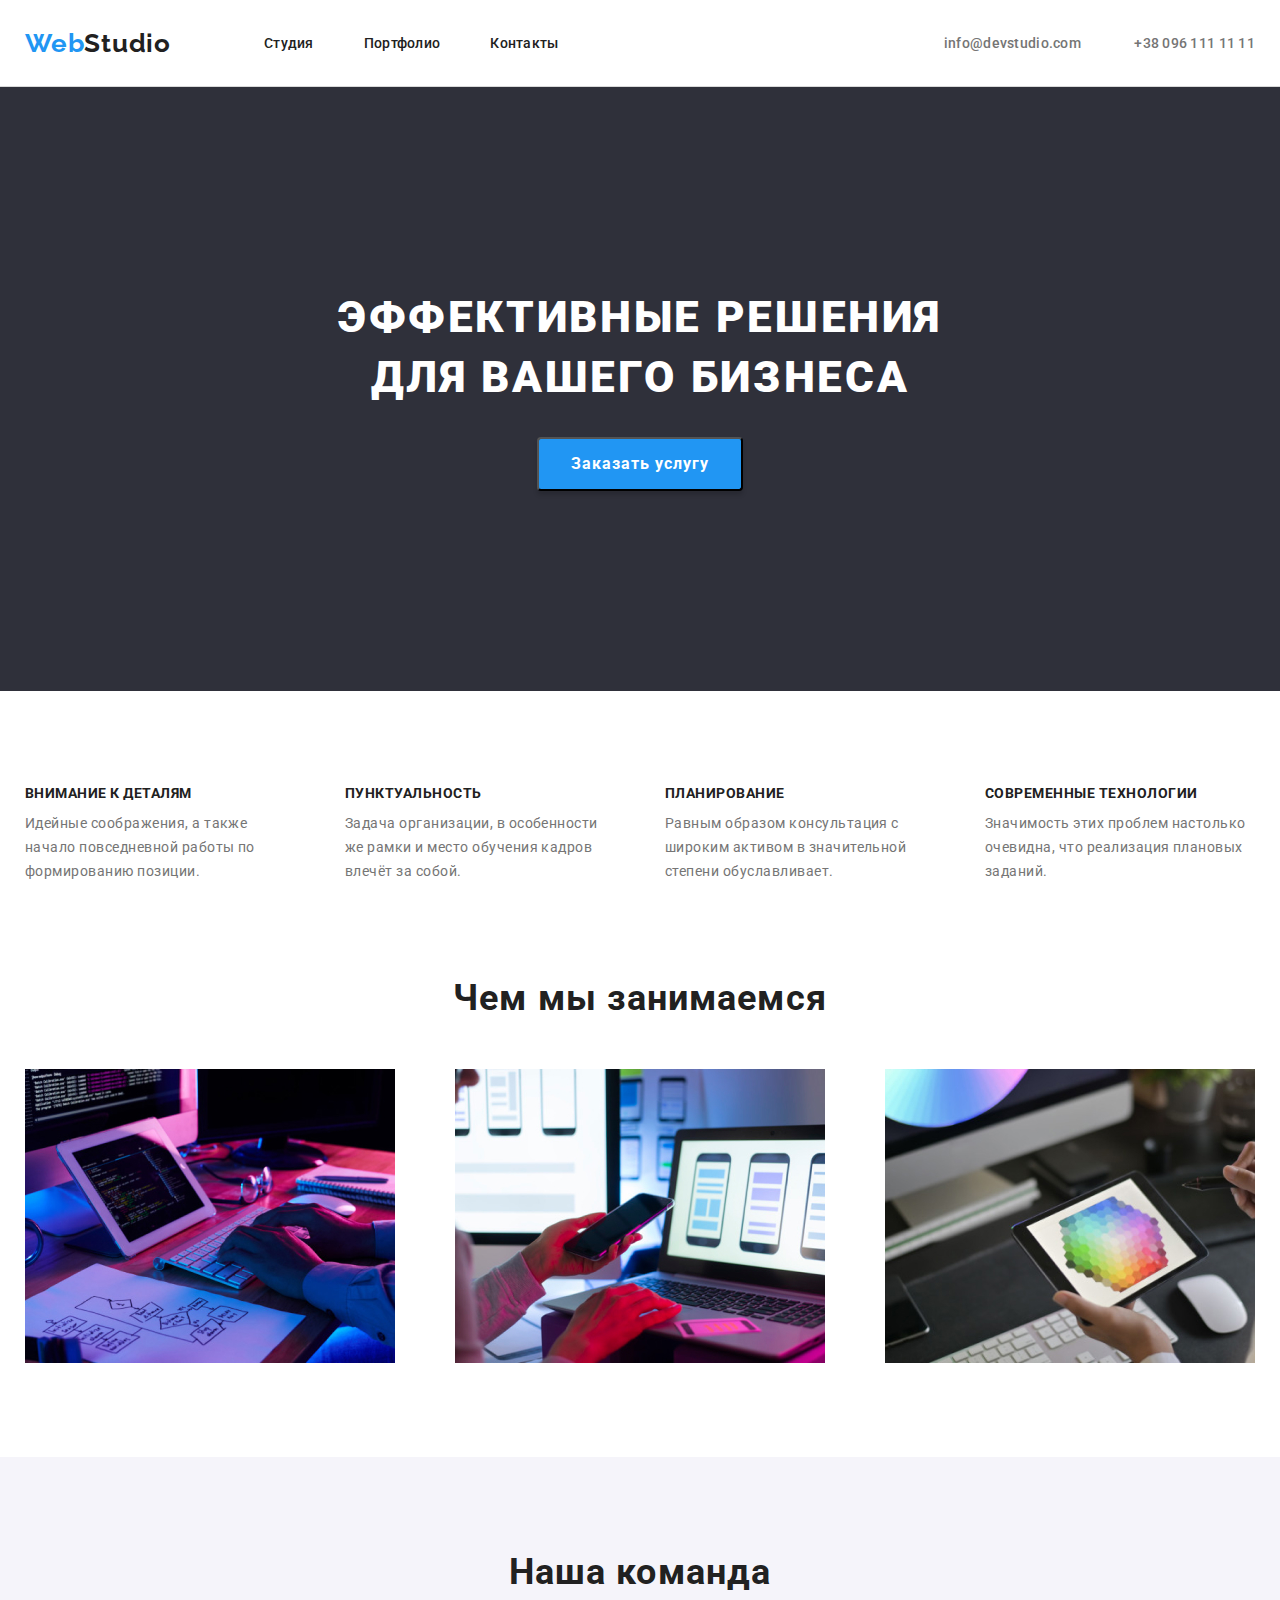
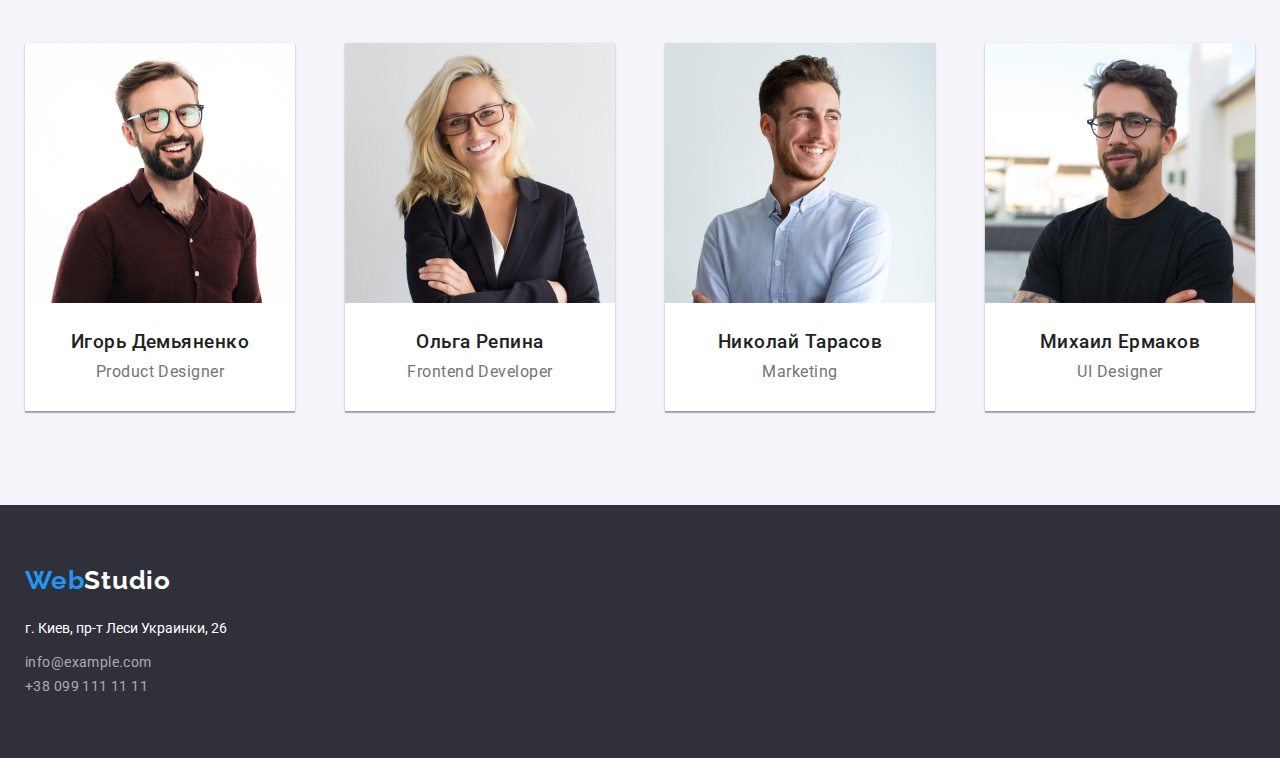
==== index.html @ 4e3ecc45 "title hero" ====
<!DOCTYPE html>
<html lang="ru">
  
<head>
    <meta charset="utf-8">
    <meta name="description" content="Создание сайтов для любого бизнеса">
    <title>Web Studio (Version 2.0)</title>
    <link href="https://fonts.googleapis.com/css2?family=Raleway:wght@700&family=Roboto:wght@400;500;700;900&display=swap" rel="stylesheet">
    <link rel="stylesheet" href="https://cdnjs.cloudflare.com/ajax/libs/modern-normalize/1.0.0/modern-normalize.min.css">
    <link rel="stylesheet" href="./css/styles.css">
</head>
  
  <body>
    <header class="page-head">
      <div class="container header-menu">
        <nav class="main-nav">
          <a href="index.html" class="logo"><span class="part-logo-web">Web</span>Studio</a>
      
          <ul class="site-nav">
            <li class="item"><a href="./index.html" class="site-nav-link">Студия</a></li>
            <li class="item"><a href="./portfolio.html" class="site-nav-link">Портфолио</a></li>
            <li class="item"><a href="#contacts" class="site-nav-link">Контакты</a></li>
          </ul>
        </nav>

        <address class="header-address-container">
          <a href="mailto:info@devstudio.com" class="header-address-link address-link">info@devstudio.com</a>
          <a href="tel:+380961111111" class="header-address-link address-link">+38 096 111 11 11</a>
        </address>
      </div>
    </header>
    
    <main>
      <section class="page-hero">
          <h1 class="title-hero">Эффективные решения для вашего бизнеса</h1>
          <button type="button" class="button-order-service">Заказать услугу</button>
      </section>
      
      <section class="features-container">
        <div class="container">
        <!--Заголовок скроется при стилизации-->
          <h2 class="title-features">Особенности</h2>
            <ul>
              <li>
                <h3 class="title-paragraph-features">Внимание к деталям</h3>
                <p class="text-paragraph-features">Идейные соображения, а также начало повседневной работы по формированию позиции.</p>
              </li>
          
              <li>
                <h3 class="title-paragraph-features">Пунктуальность</h3>
                <p class="text-paragraph-features">Задача организации, в особенности же рамки и место обучения кадров влечёт за собой.</p>
              </li>

              <li>
                <h3 class="title-paragraph-features">Планирование</h3>
                <p class="text-paragraph-features">Равным образом консультация с широким активом в значительной степени обуславливает.</p>
              </li>

              <li>
                <h3 class="title-paragraph-features">Современные технологии</h3>
                <p class="text-paragraph-features">Значимость этих проблем настолько очевидна, что реализация плановых заданий.</p>
              </li>
          </ul>
        </div>
      </section>
      
      <section class="services-container">
        <div class="container">
          <h2 class="section-titles">Чем мы занимаемся</h2>
          <ul>
            <li>
              <img src="images/coding.jpg" alt="Набор кода" width="370">
            </li>

            <li>
              <img src="images/adaptivesite.jpg" alt="Адаптация сайта к разным устройствам" width="370">
            </li>

            <li>
              <img src="images/design.jpg" alt="Дизайн" width="370">
            </li>
          </ul>
        </div>
      </section>
      
      <section class="team-container">
        <div class="container">
          <h2 class="section-titles">Наша команда</h2>
          <ul>
            <li class="employee-card">
              <img src="images/IgorDemyanenko.jpg" alt="Игорь Демьяненко" width="270">
              <div class="employee-card-description">
                <h3 class="title-employee-card">Игорь Демьяненко</h3>
                <p lang="en" class="employee-position">Product Designer</p>
              </div>
            </li>

            <li class="employee-card">
              <img src="images/OlgaRepina.jpg" alt="Ольга Репина" width="270">
              <div class="employee-card-description">
                <h3 class="title-employee-card">Ольга Репина</h3>
                <p lang="en" class="employee-position">Frontend Developer</p>
             </div>
            </li>

            <li class="employee-card">
              <img src="images/NikolayTarasov.jpg" alt="Николай Тарасов" width="270">
              <div class="employee-card-description">
                <h3 class="title-employee-card">Николай Тарасов</h3>
                <p lang="en" class="employee-position">Marketing</p>
              </div>
            </li>

            <li class="employee-card">
              <img src="images/MihailErmakov.jpg" alt="Михаил Ермаков" width="270">
              <div class="employee-card-description">
                <h3 class="title-employee-card">Михаил Ермаков</h3>
                <p lang="en" class="employee-position">UI Designer</p>
              </div>
            </li>
          </ul>
        </div>
      </section>
    </main>
   
    <footer class="footer-container">
      <div class="container">
        <a href="index.html" class="logo logo-footer"><span class="part-logo-web">Web</span>Studio</a>
      
        <div id="contacts">
          <address class="post-address">г. Киев, пр-т Леси Украинки, 26</address>
          <address class="footer-address-container">
            <a href="mailto:info@example.com" class="footer-address-link address-link">info@example.com<br></a>
            <a href="tel:+380991111111" class="footer-address-link address-link">+38 099 111 11 11</a>
          </address>
        </div>
      </div>
    </footer>
  </body>
</html>
---- css/styles.css ----
ul {
  list-style-type: none; /* Убираем маркеры */
  margin: 0px;
  padding: 0px;
}

a {
  text-decoration: none;
}

img {
  display: block;
}

.container {
  width: 1230px;
  margin-left: auto;
  margin-right: auto;
}

.features-container ul,
.services-container ul,
.team-container ul {
  display: flex;
  justify-content: space-between;
}

.page-head {
  padding-top: 25px;
  padding-bottom: 25px;
  background: #ffffff;
  border-bottom: 1px solid rgba(0, 0, 0, 0.15);
}

.logo {
  margin-right: 93px;
  font-family: Raleway, sans-serif;
  font-style: normal;
  font-weight: bold;
  font-size: 26px;
  line-height: 31px;
  letter-spacing: 0.03em;
  color: #212121;
}

.part-logo-web {
  color: #2196f3;
}

.site-nav {
  display: flex;
  margin-right: 331px;
  font-family: "Roboto", sans-serif;
  font-style: normal;
  font-weight: 500;
  font-size: 14px;
  line-height: 16px;
  letter-spacing: 0.02em;
}

.site-nav .item:not(:last-child) {
  margin-right: 50px;
}

.site-nav-link {
  display: block;
  color: #212121;
  padding-top: 10px;
  padding-bottom: 10px;
}

.header-address-container {
  margin-left: auto;
  font-family: "Roboto", sans-serif;
  font-style: normal;
  font-weight: 500;
  font-size: 14px;
  line-height: 16px;
  letter-spacing: 0.02em;
}

.header-address-link {
  color: #757575;
}

.header-address-link:not(:last-child) {
  margin-right: 50px;
}

.header-menu,
.main-nav {
  display: flex;
  align-items: center;
}

.page-hero {
  padding-top: 200px;
  padding-bottom: 200px;
  font-family: "Roboto", sans-serif;
  font-style: normal;
  text-align: center;
  background: #2f303a;
}

.title-hero {
  font-weight: 900;
  font-size: 44px;
  line-height: 60px;
  text-transform: uppercase;
  color: #ffffff;
  letter-spacing: 0.06em;
  margin-top: 0px;
  margin-bottom: 30px;
  width: 696px;
  margin-left: auto;
  margin-right: auto;
}

.button-order-service {
  background-color: #2196f3;
  box-shadow: 0px 4px 4px rgba(0, 0, 0, 0.15);
  font-weight: bold;
  font-size: 16px;
  line-height: 30px;
  display: flex;
  text-align: center;
  border-radius: 4px;
  letter-spacing: 0.06em;
  color: #ffffff;
  min-width: 200px;
  min-height: 50px;
  padding: 10px 32px;
  margin-left: auto;
  margin-right: auto;
}

.features-container {
  background: #ffffff;
  font-family: "Roboto", sans-serif;
  font-style: normal;
  letter-spacing: 0.03em;
  padding: 94px 0px;
}

.title-features {
  display: none;
}

.title-paragraph-features {
  text-transform: uppercase;
  font-weight: bold;
  font-size: 14px;
  line-height: 16px;
  color: #212121;
  margin-top: 0px;
  margin-bottom: 10px;
}

.text-paragraph-features {
  font-weight: normal;
  font-size: 14px;
  line-height: 24px;
  color: #757575;
  margin-top: 0px;
  margin-bottom: 0px;
  width: 270px;
}

.services-container {
  background: #ffffff;
  padding-bottom: 94px;
}

.section-titles {
  font-family: "Roboto", sans-serif;
  font-style: normal;
  font-weight: bold;
  font-size: 36px;
  line-height: 42px;
  text-align: center;
  letter-spacing: 0.03em;
  color: #212121;
  margin-top: 0px;
  margin-bottom: 50px;
}

.team-container {
  background: #f5f4fa;
  padding: 94px 0px;
}

.employee-card {
  background: #ffffff;
  box-shadow: 0px 1px 3px rgba(0, 0, 0, 0.12), 0px 1px 1px rgba(0, 0, 0, 0.14),
    0px 2px 1px rgba(0, 0, 0, 0.2);
  font-family: "Roboto", sans-serif;
  font-style: normal;
  font-size: 16px;
  line-height: 19px;
  text-align: center;
  letter-spacing: 0.03em;
  width: 270px;
}

.employee-card-description {
  padding: 30px 15px;
}

.title-employee-card {
  font-weight: 500;
  color: #212121;
  margin-top: 0px;
  margin-bottom: 10px;
}

.employee-position {
  font-weight: normal;
  color: #757575;
  margin-top: 0px;
  margin-bottom: 0px;
}

.footer-container {
  background: #2f303a;
  padding-top: 60px;
  padding-bottom: 60px;
}

.logo-footer {
  color: #ffffff;
}

.post-address {
  color: #ffffff;
  font-size: 14px;
  line-height: 24px;
  font-family: "Roboto", sans-serif;
  font-style: normal;
  margin-bottom: 10px;
  margin-top: 20px;
}

.footer-address-container {
  font-family: "Roboto", sans-serif;
  font-weight: normal;
  font-style: normal;
  font-size: 14px;
  line-height: 24px;
  letter-spacing: 0.03em;
}

.footer-address-link {
  color: rgba(255, 255, 255, 0.6);
  inline-size: 10px;
}

.portfolio-page {
  padding-top: 94px;
  padding-bottom: 94px;
  background: #ffffff;
  font-family: "Roboto", sans-serif;
  font-style: normal;
}

.nav-projects {
  display: flex;
  justify-content: center;
  margin-bottom: 50px;
}

.nav-projects > li:not(:last-child) {
  margin-right: 8px;
}

.button-nav-projects {
  padding: 6px 22px;
  background: #f5f4fa;
  border-color: #f5f4fa;
  font-family: "Roboto", sans-serif;
  font-style: normal;
  font-weight: 500;
  font-size: 16px;
  line-height: 26px;
  text-align: center;
  letter-spacing: 0.03em;
  color: #212121;
  border-radius: 4px;
}

.projects-cards-container {
  display: flex;
  flex-wrap: wrap;
  margin-right: -30px;
  margin-bottom: -30px;
}

.project-card {
  margin-right: 30px;
  margin-bottom: 30px;
  flex-basis: calc((100% - 3 * 30px) / 3);
  align-content: stretch;
  background: #ffffff;
  border: 1px solid #eeeeee;
  box-sizing: border-box;
  width: 370px;
}

.project-card img {
  width: 100%;
  height: auto;
}

.project-card-description {
  padding: 20px 25px;
}

.title-project {
  font-weight: bold;
  font-size: 18px;
  line-height: 36px;
  letter-spacing: 0.06em;
  color: #212121;
  margin-top: 0px;
  margin-bottom: 5px;
}

.project-type {
  font-weight: normal;
  font-size: 16px;
  line-height: 30px;
  letter-spacing: 0.03em;
  color: #757575;
  margin: 0px;
}

/*Псевдоклассы*/

.logo:focus {
  outline-color: #2196f3;
}

.site-nav-link:hover,
.site-nav-link:focus {
  color: #2196f3;
  outline-color: #2196f3;
}

.address-link:hover,
.address-link:focus {
  color: #2196f3;
  outline-color: #2196f3;
}

.button-order-service:hover,
.button-order-service:focus {
  background-color: #ffffff;
  color: #2196f3;
  box-shadow: 0px 3px 1px rgba(0, 0, 0, 0.1), 0px 1px 2px rgba(0, 0, 0, 0.08),
    0px 2px 2px rgba(0, 0, 0, 0.12);
  outline-color: #2196f3;
}

.button-nav-projects:hover,
.button-nav-projects:focus {
  background: #2196f3;
  box-shadow: 0px 3px 1px rgba(0, 0, 0, 0.1), 0px 1px 2px rgba(0, 0, 0, 0.08),
    0px 2px 2px rgba(0, 0, 0, 0.12);
  color: #ffffff;
  border-radius: 4px;
  outline-color: #ffffff;
}
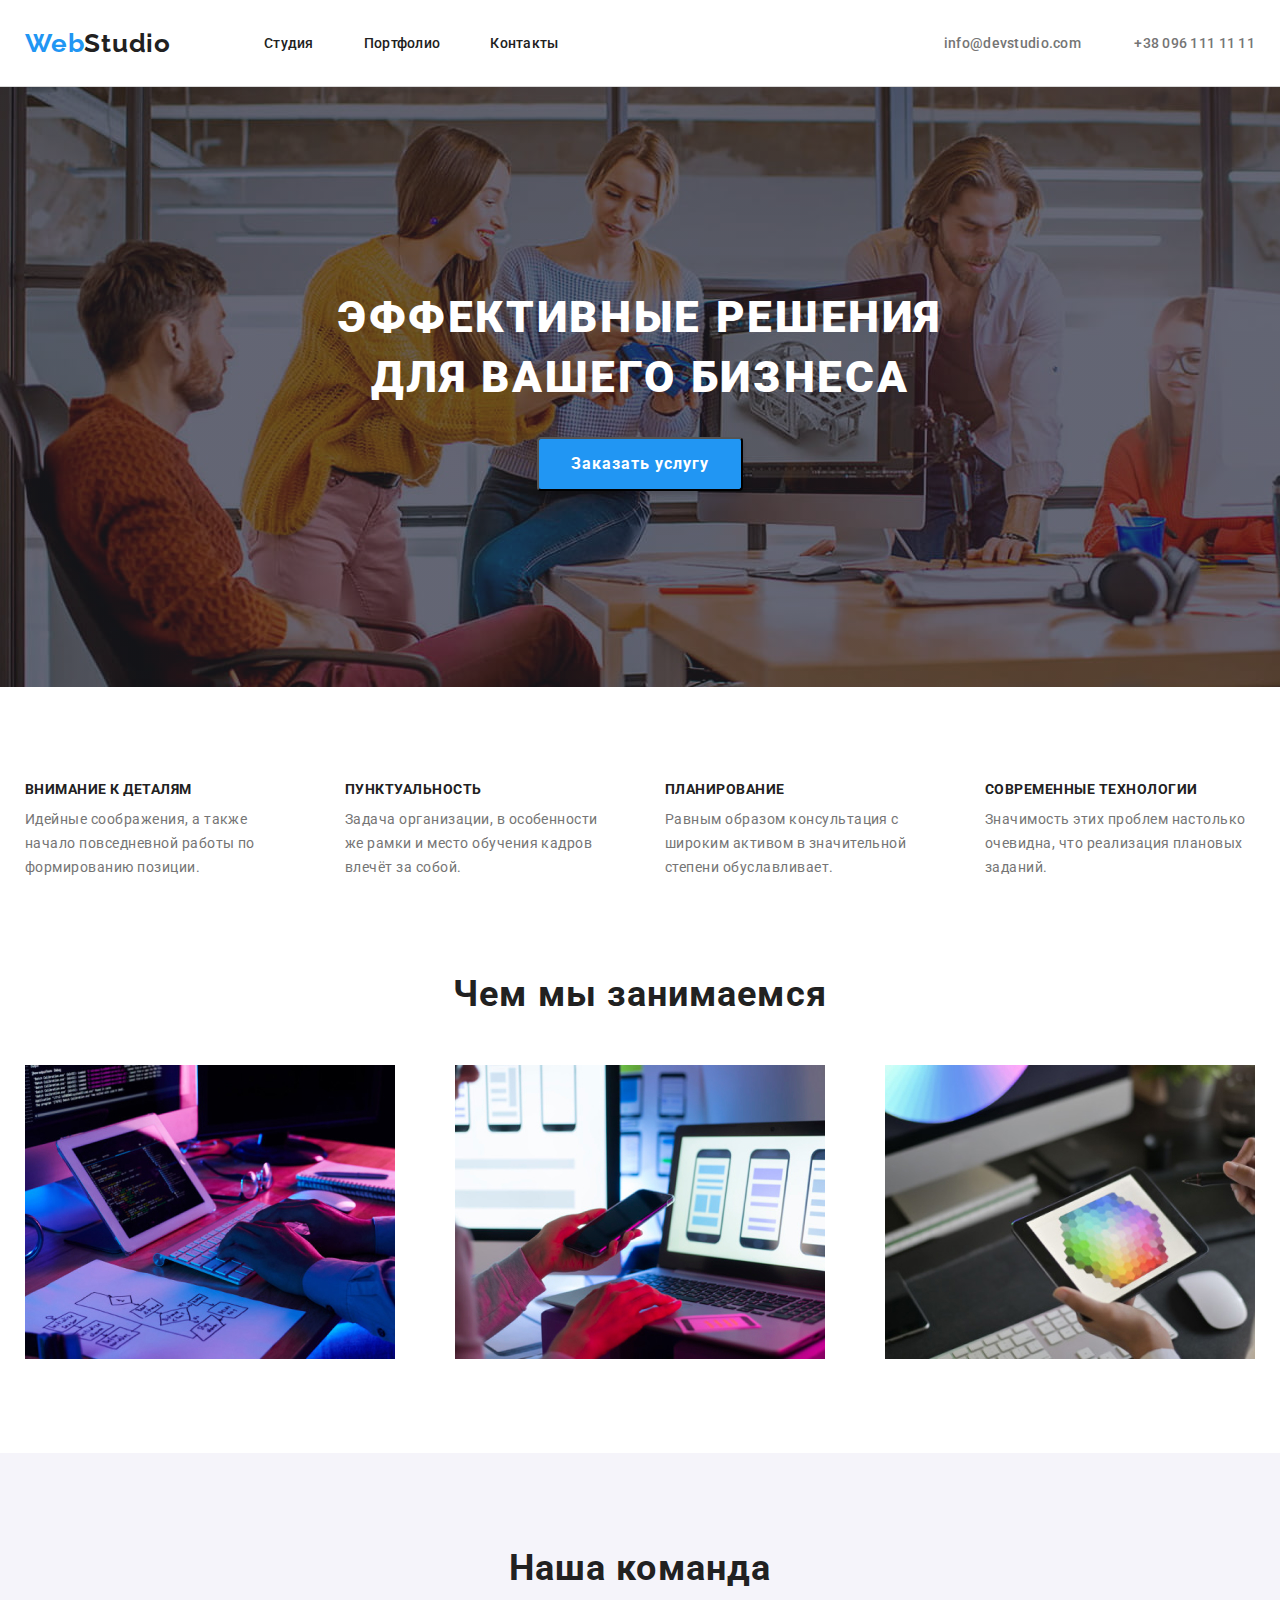
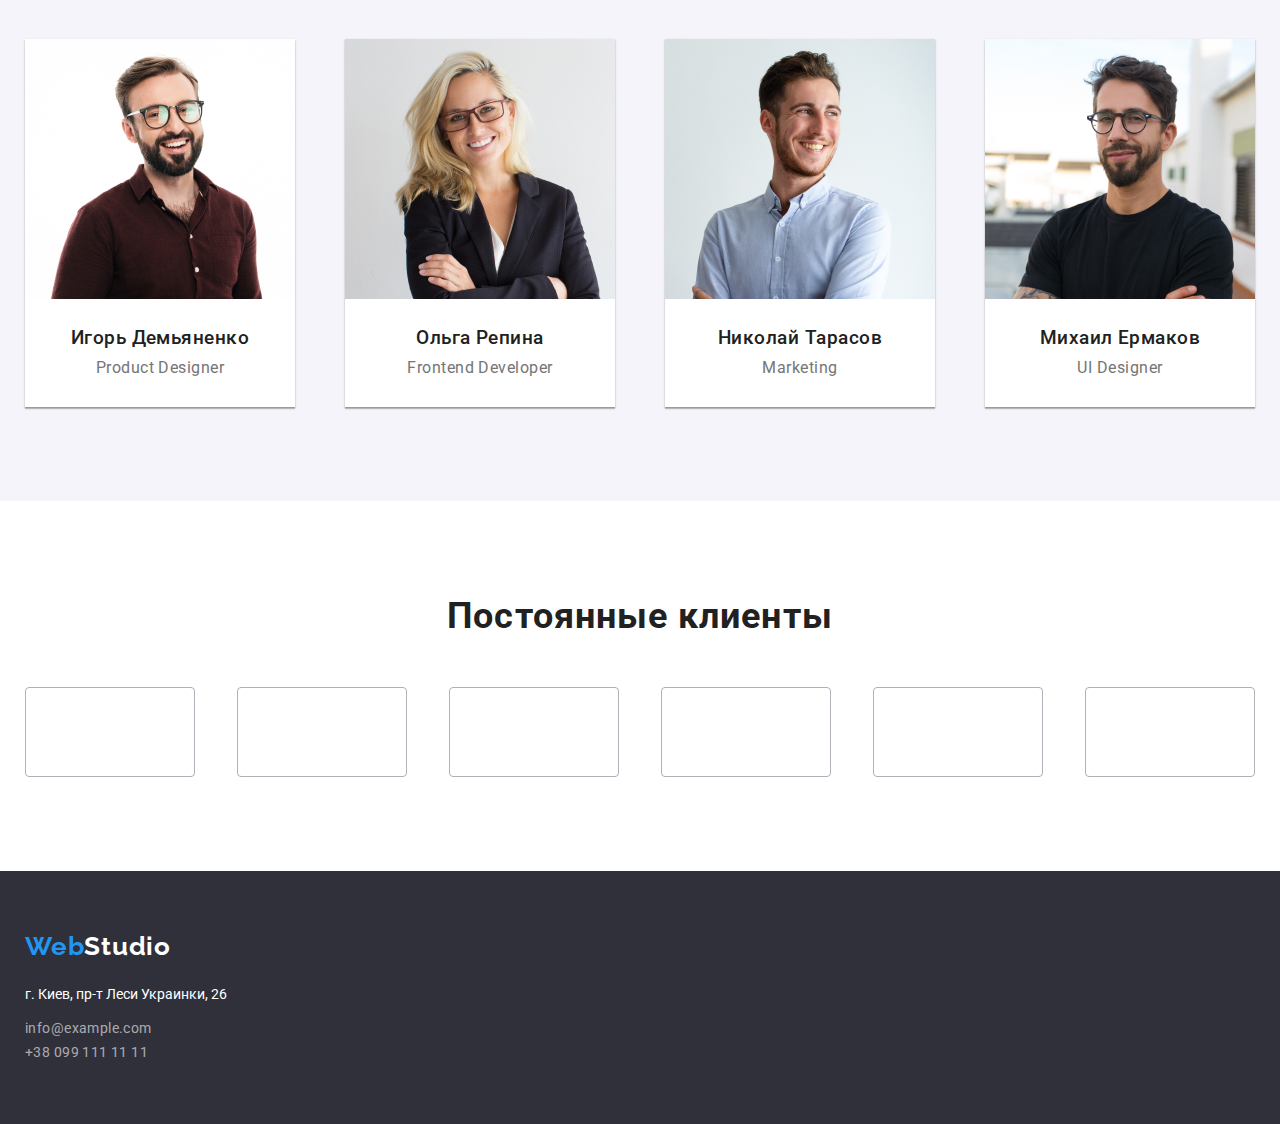
==== commit c7b2d539: "part1" ====
--- a/index.html
+++ b/index.html
@@ -121,6 +121,44 @@
           </ul>
         </div>
       </section>
+
+      <section class="regular-customers-container">
+        <div class="container">
+          <h2 class="section-titles">Постоянные клиенты</h2>
+          <ul>
+            <li class="customer-card">
+              <a href="">
+                <img src="" alt="">
+              </a>
+            </li>
+            <li class="customer-card">
+              <a href="">
+                <img src="" alt="">
+              </a>
+            </li>
+            <li class="customer-card">
+              <a href="">
+                <img src="" alt="">
+              </a>
+            </li>
+            <li class="customer-card">
+              <a href="">
+                <img src="" alt="">
+              </a>
+            </li>
+            <li class="customer-card">
+              <a href="">
+                <img src="" alt="">
+              </a>
+            </li>
+            <li class="customer-card">
+              <a href="">
+                <img src="" alt="">
+              </a>
+            </li>
+          </ul>
+        </div>
+      </section>
     </main>
    
     <footer class="footer-container">
--- a/css/styles.css
+++ b/css/styles.css
@@ -20,7 +20,8 @@
 
 .features-container ul,
 .services-container ul,
-.team-container ul {
+.team-container ul,
+.regular-customers-container ul {
   display: flex;
   justify-content: space-between;
 }
@@ -94,12 +95,20 @@
 }
 
 .page-hero {
+  height: 600px;
+  max-width: 1600px;
   padding-top: 200px;
   padding-bottom: 200px;
   font-family: "Roboto", sans-serif;
   font-style: normal;
   text-align: center;
-  background: #2f303a;
+  background-color: #2f303a;
+  background-image: linear-gradient(
+      rgba(47, 48, 58, 0.4),
+      rgba(47, 48, 58, 0.4)
+    ),
+    url(../images/hero-background.jpg);
+  background-size: cover;
 }
 
 .title-hero {
@@ -218,6 +227,18 @@
   color: #757575;
   margin-top: 0px;
   margin-bottom: 0px;
+}
+
+.regular-customers-container {
+  padding: 94px 0px;
+  background-color: #ffffff;
+}
+
+.customer-card {
+  width: 170px;
+  height: 90px;
+  border: 1px solid #afb1b8;
+  border-radius: 4px;
 }
 
 .footer-container {
@@ -369,3 +390,9 @@
   border-radius: 4px;
   outline-color: #ffffff;
 }
+
+.project-card:hover,
+.project-card:focus {
+  box-shadow: 0px 1px 1px rgba(0, 0, 0, 0.12), 0px 4px 4px rgba(0, 0, 0, 0.06),
+    1px 4px 6px rgba(0, 0, 0, 0.16);
+}
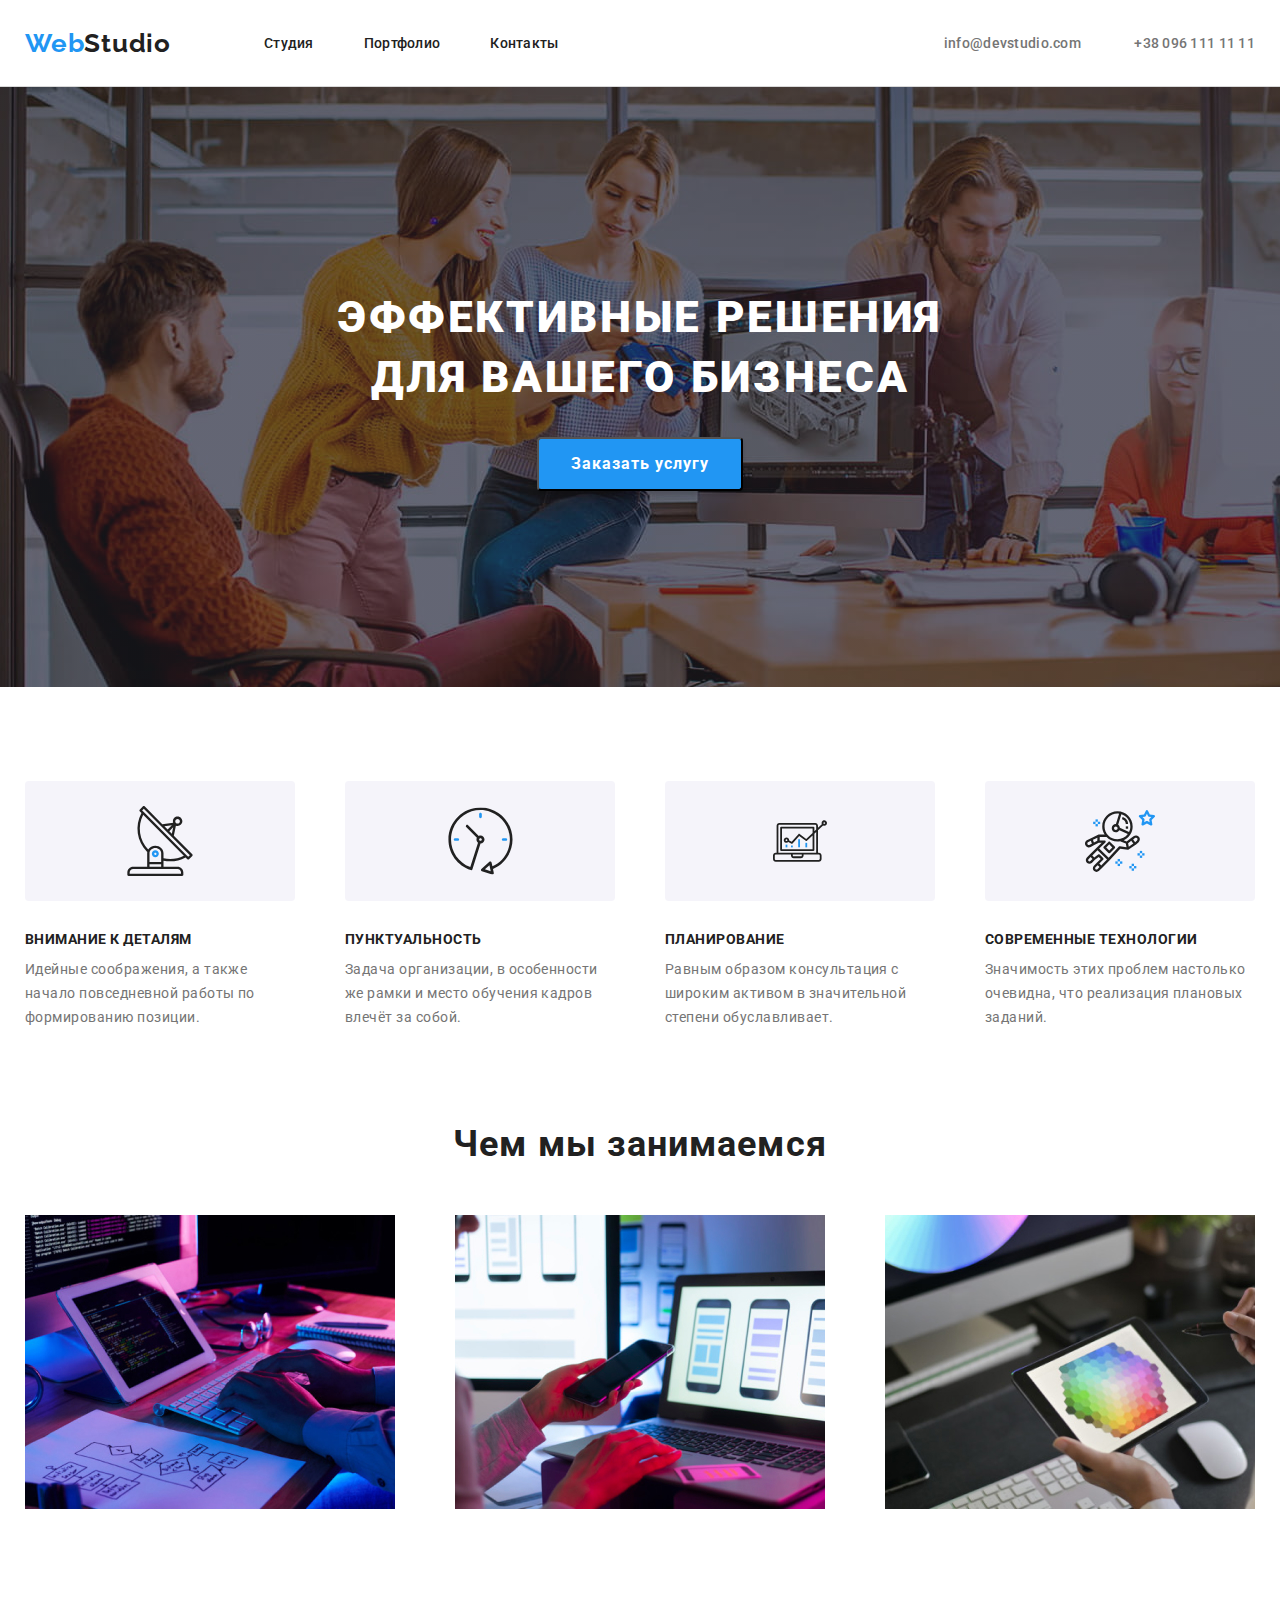
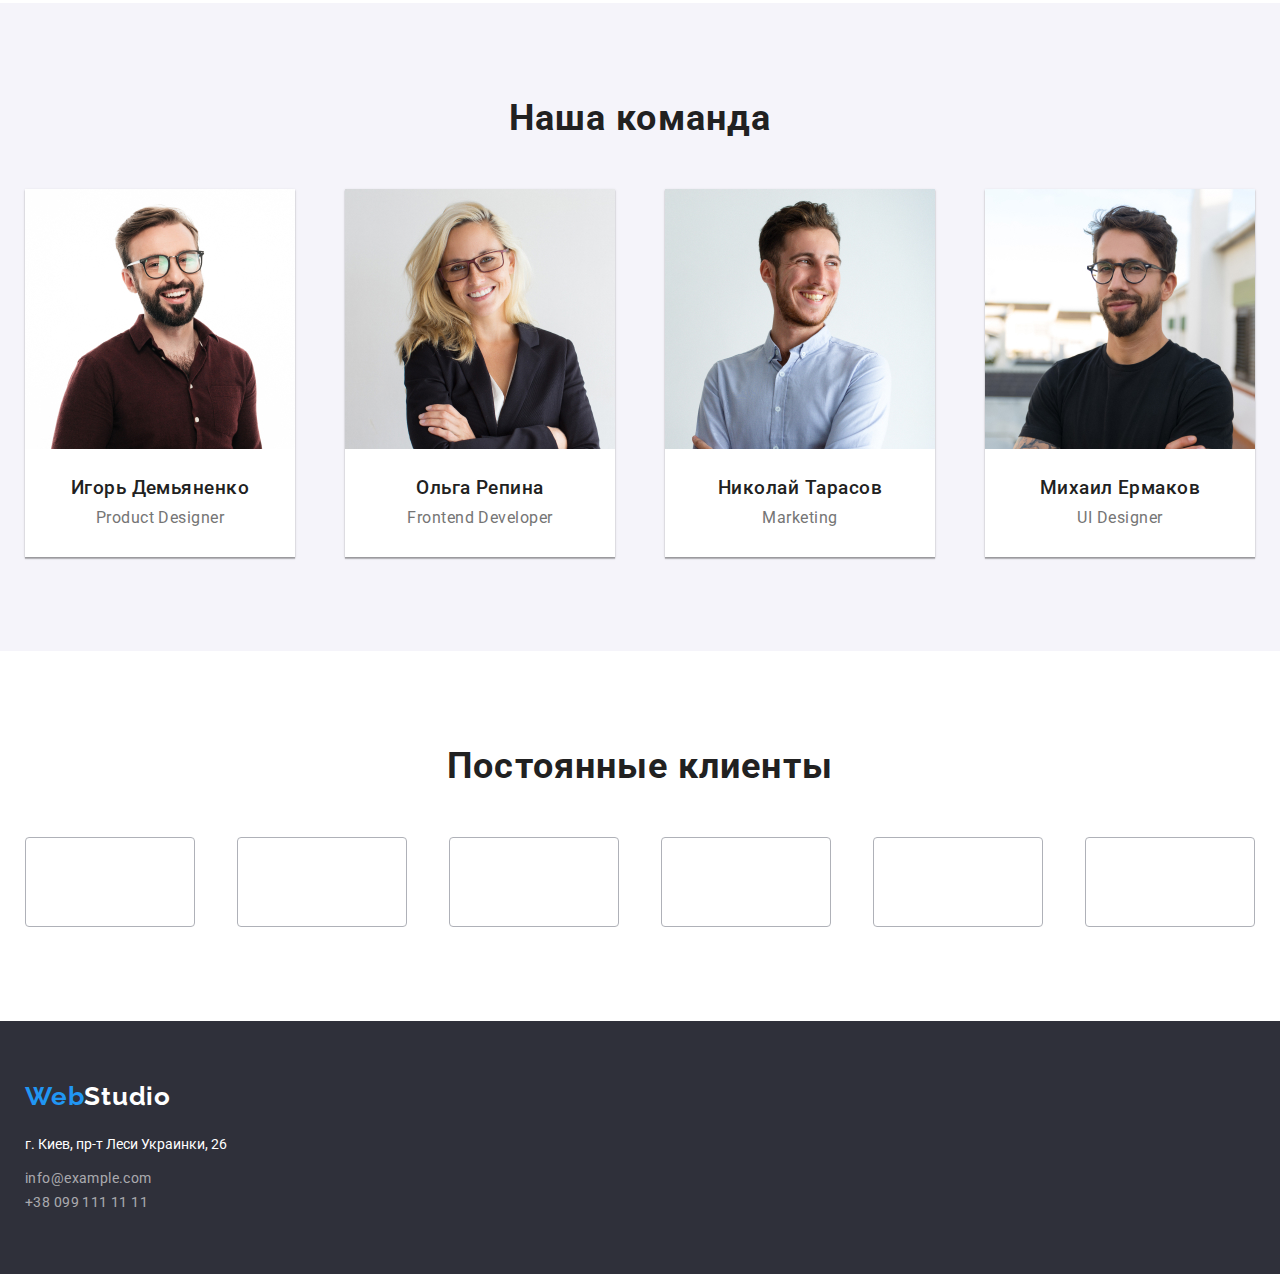
==== commit e59a3a65: "features icon" ====
--- a/index.html
+++ b/index.html
@@ -41,22 +41,22 @@
         <!--Заголовок скроется при стилизации-->
           <h2 class="title-features">Особенности</h2>
             <ul>
-              <li>
+              <li class="feature-card icon-antenna">
                 <h3 class="title-paragraph-features">Внимание к деталям</h3>
                 <p class="text-paragraph-features">Идейные соображения, а также начало повседневной работы по формированию позиции.</p>
               </li>
           
-              <li>
+              <li class="feature-card icon-clock">
                 <h3 class="title-paragraph-features">Пунктуальность</h3>
                 <p class="text-paragraph-features">Задача организации, в особенности же рамки и место обучения кадров влечёт за собой.</p>
               </li>
 
-              <li>
+              <li class="feature-card icon-diagram">
                 <h3 class="title-paragraph-features">Планирование</h3>
                 <p class="text-paragraph-features">Равным образом консультация с широким активом в значительной степени обуславливает.</p>
               </li>
 
-              <li>
+              <li class="feature-card icon-astronaut">
                 <h3 class="title-paragraph-features">Современные технологии</h3>
                 <p class="text-paragraph-features">Значимость этих проблем настолько очевидна, что реализация плановых заданий.</p>
               </li>
--- a/css/styles.css
+++ b/css/styles.css
@@ -151,6 +151,39 @@
   padding: 94px 0px;
 }
 
+.feature-card::before {
+  content: "";
+  display: block;
+  width: 270px;
+  height: 120px;
+  margin-bottom: 30px;
+  background-size: contain;
+  background-repeat: no-repeat;
+  background-position: center;
+  background-color: #f5f4fa;
+  border-radius: 4px;
+}
+
+.icon-antenna::before {
+  background-image: url(../images/antenna.svg);
+  background-size: 70px 70px;
+}
+
+.icon-clock::before {
+  background-image: url(../images/clock.svg);
+  background-size: 67px 70px;
+}
+
+.icon-diagram::before {
+  background-image: url(../images/diagram.svg);
+  background-size: 70px 54px;
+}
+
+.icon-astronaut::before {
+  background-image: url(../images/astronaut.svg);
+  background-size: 70px 70px;
+}
+
 .title-features {
   display: none;
 }
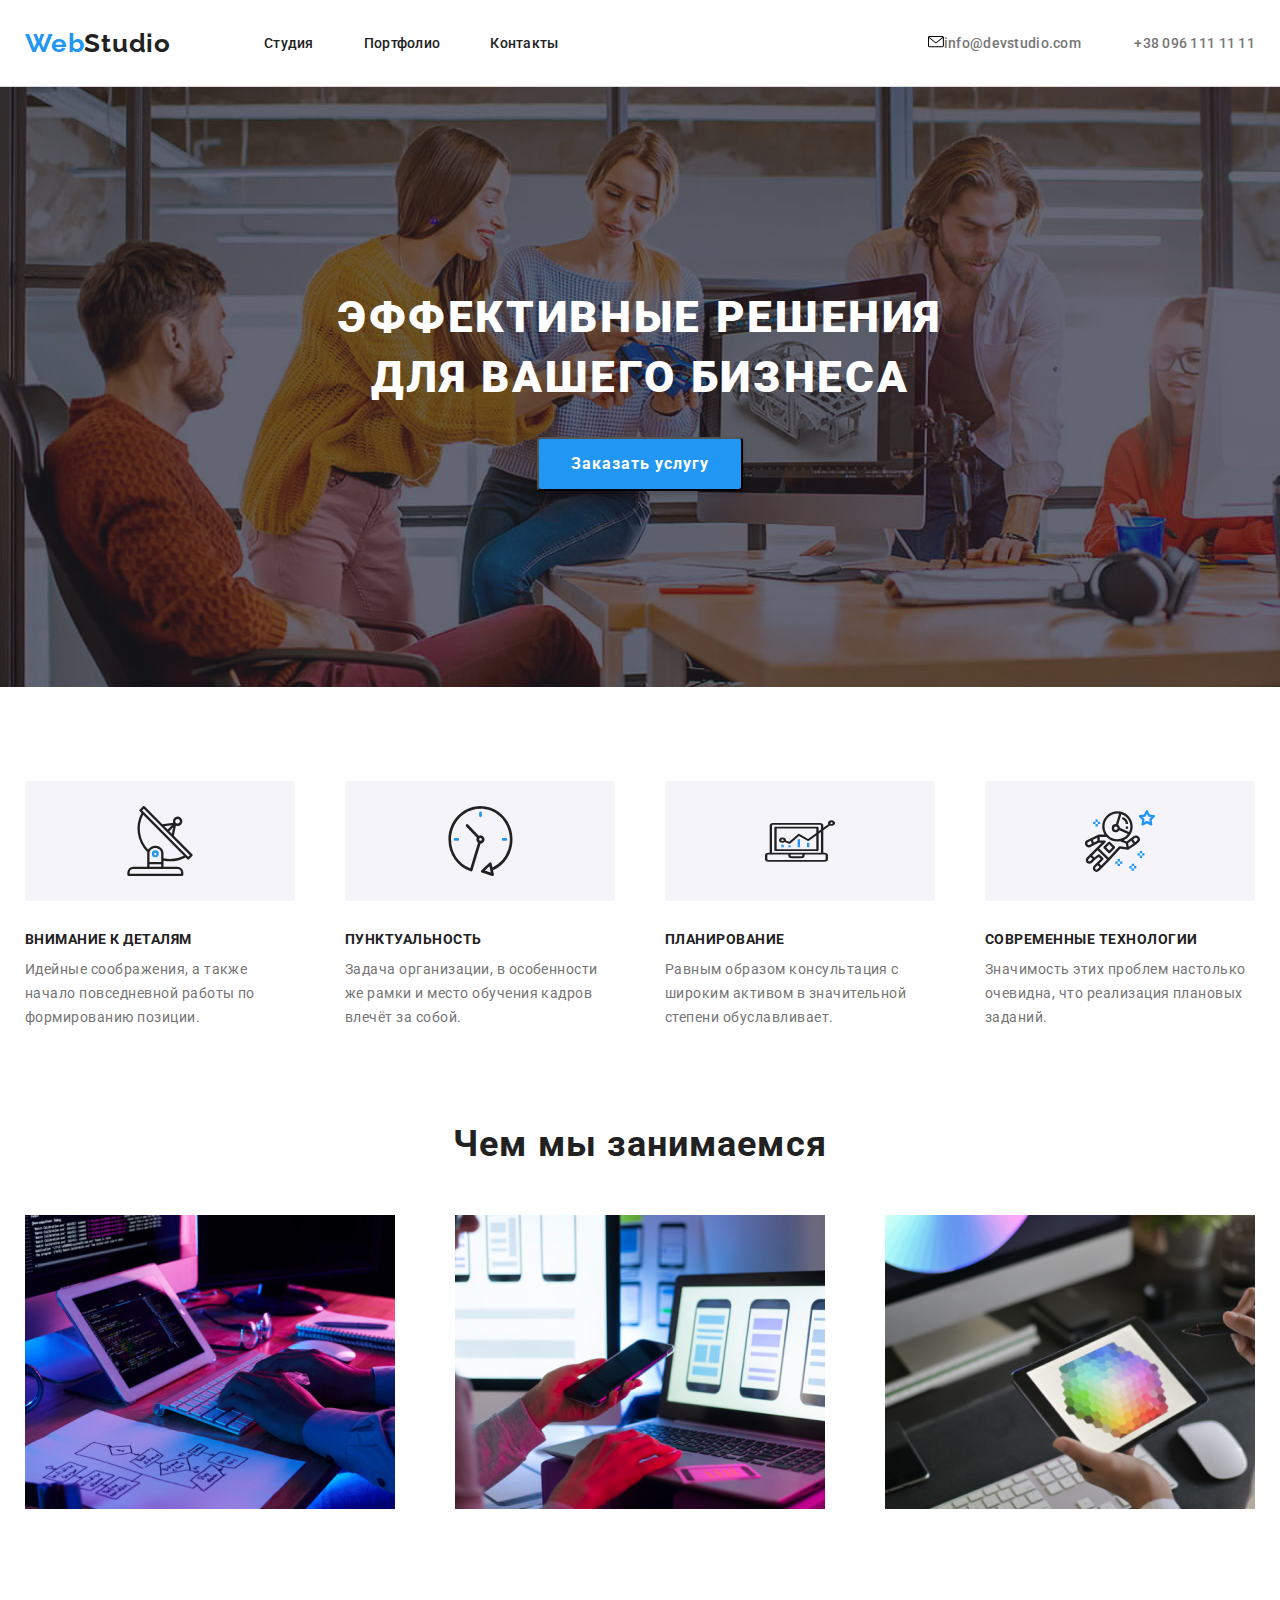
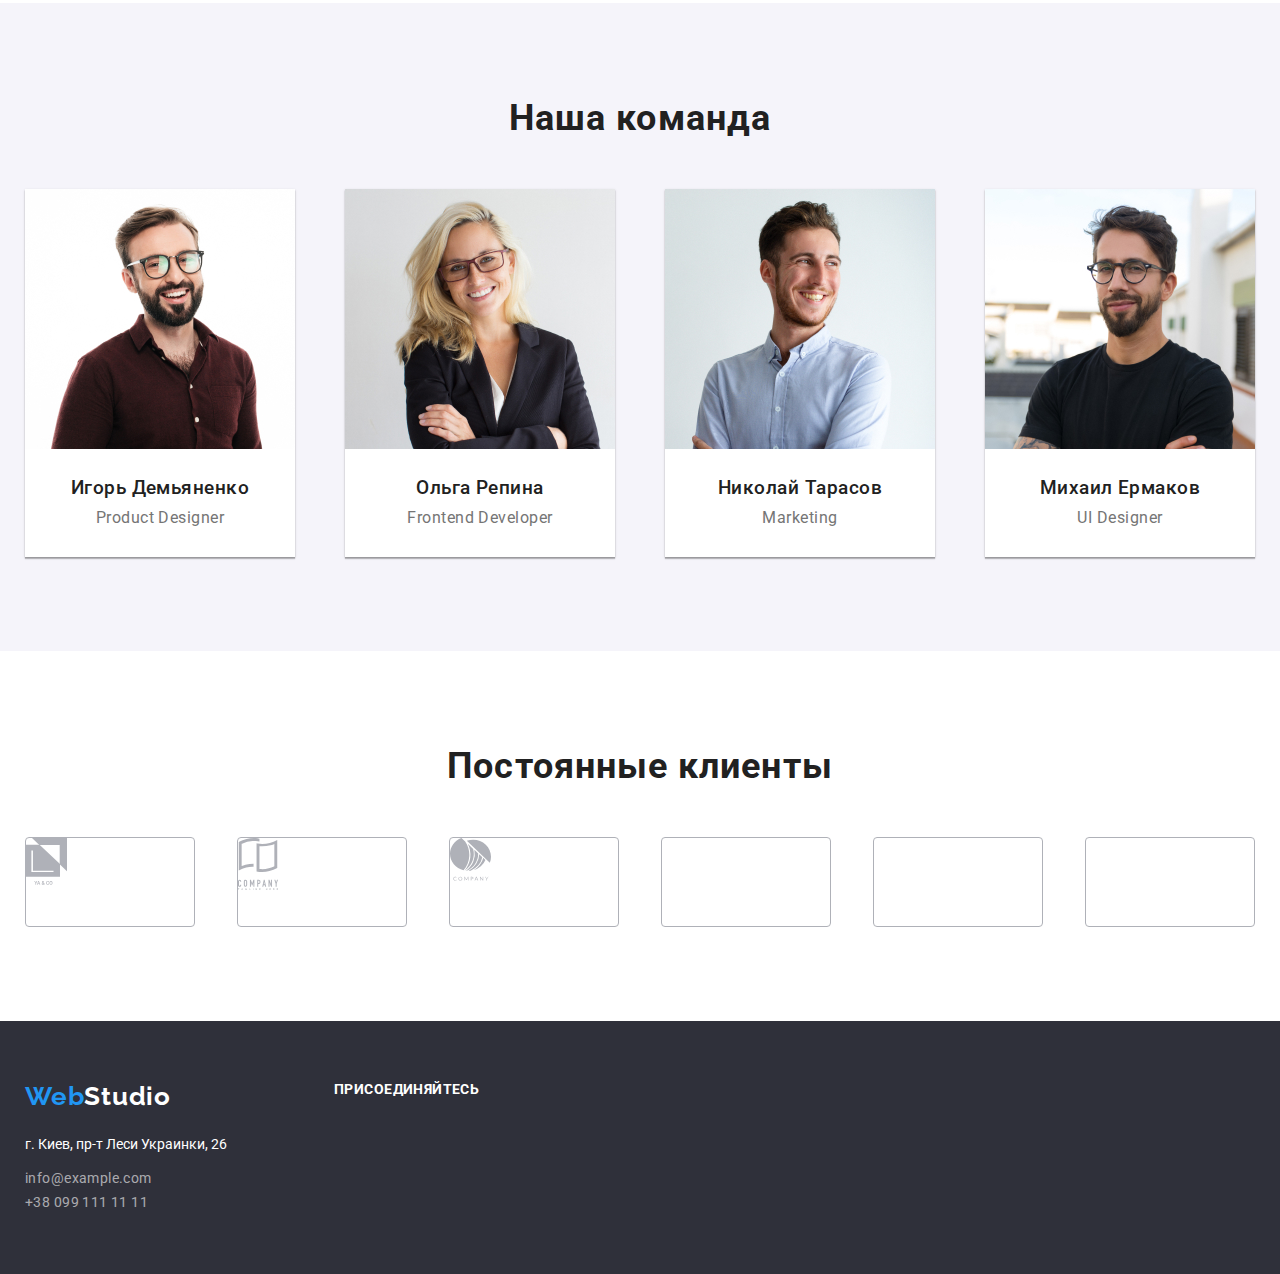
==== commit 43bebcec: "sprite" ====
--- a/index.html
+++ b/index.html
@@ -24,7 +24,10 @@
         </nav>
 
         <address class="header-address-container">
-          <a href="mailto:info@devstudio.com" class="header-address-link address-link">info@devstudio.com</a>
+          <a href="mailto:info@devstudio.com" class="header-address-link address-link">
+            <svg class="address-icon" width="16" height="12">
+              <use href="./images/symbol-defs.svg#icon-envelope"></use>
+            </svg>info@devstudio.com</a>
           <a href="tel:+380961111111" class="header-address-link address-link">+38 096 111 11 11</a>
         </address>
       </div>
@@ -128,23 +131,21 @@
           <ul>
             <li class="customer-card">
               <a href="">
-                <img src="" alt="">
+                <img src="./images/logo 1.svg" alt="YA&CO">
               </a>
             </li>
             <li class="customer-card">
               <a href="">
-                <img src="" alt="">
+                <img src="./images/logo 2.svg" alt="Tagline here company">
               </a>
             </li>
             <li class="customer-card">
               <a href="">
-                <img src="" alt="">
+                <img src="./images/logo 3.svg" alt="Company">
               </a>
             </li>
             <li class="customer-card">
-              <a href="">
-                <img src="" alt="">
-              </a>
+
             </li>
             <li class="customer-card">
               <a href="">
@@ -162,16 +163,36 @@
     </main>
    
     <footer class="footer-container">
-      <div class="container">
-        <a href="index.html" class="logo logo-footer"><span class="part-logo-web">Web</span>Studio</a>
-      
-        <div id="contacts">
+      <div class="container" id="contacts">
+        <div class="life-address">
+          <a href="index.html" class="logo logo-footer"><span class="part-logo-web">Web</span>Studio</a>
           <address class="post-address">г. Киев, пр-т Леси Украинки, 26</address>
           <address class="footer-address-container">
             <a href="mailto:info@example.com" class="footer-address-link address-link">info@example.com<br></a>
             <a href="tel:+380991111111" class="footer-address-link address-link">+38 099 111 11 11</a>
           </address>
         </div>
+        <div>
+          <p class="social-networks-title">Присоединяйтесь</p>
+          <ul>
+            <li>
+              <a href="http://instagram.com/">
+              </a>
+            </li>
+            <li>
+              <a href="https://twitter.com/">
+              </a>
+            </li>
+            <li>
+              <a href="https://www.facebook.com/">
+              </a>
+            </li>
+            <li>
+              <a href="https://www.linkedin.com/">
+              </a>
+            </li>
+          </ul>
+        </div>
       </div>
     </footer>
   </body>
--- a/css/styles.css
+++ b/css/styles.css
@@ -280,6 +280,10 @@
   padding-bottom: 60px;
 }
 
+#contacts {
+  display: flex;
+}
+
 .logo-footer {
   color: #ffffff;
 }
@@ -306,6 +310,23 @@
 .footer-address-link {
   color: rgba(255, 255, 255, 0.6);
   inline-size: 10px;
+}
+
+.life-address {
+  margin-right: 70px;
+}
+
+.social-networks-title {
+  margin-top: 0px;
+  margin-bottom: 20px;
+  font-family: Roboto;
+  font-style: normal;
+  font-weight: bold;
+  font-size: 14px;
+  line-height: 16px;
+  letter-spacing: 0.03em;
+  text-transform: uppercase;
+  color: #ffffff;
 }
 
 .portfolio-page {
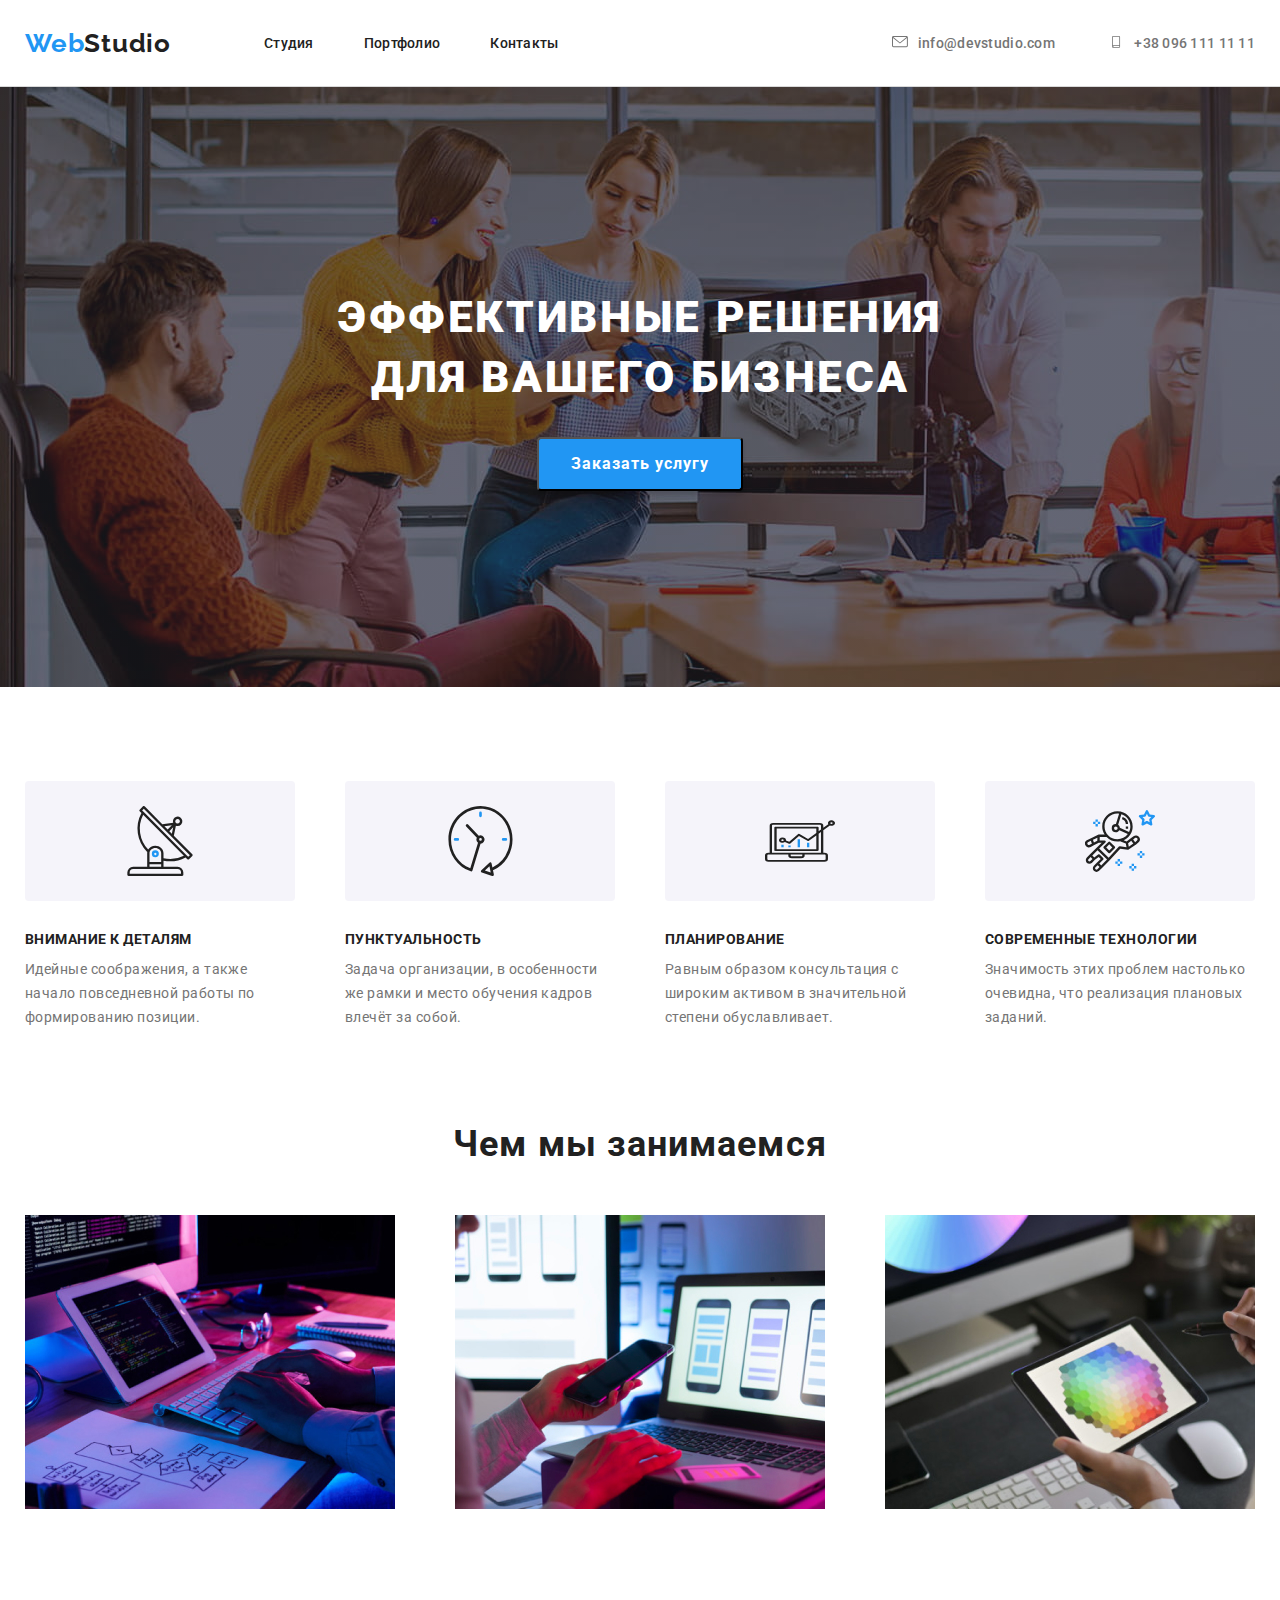
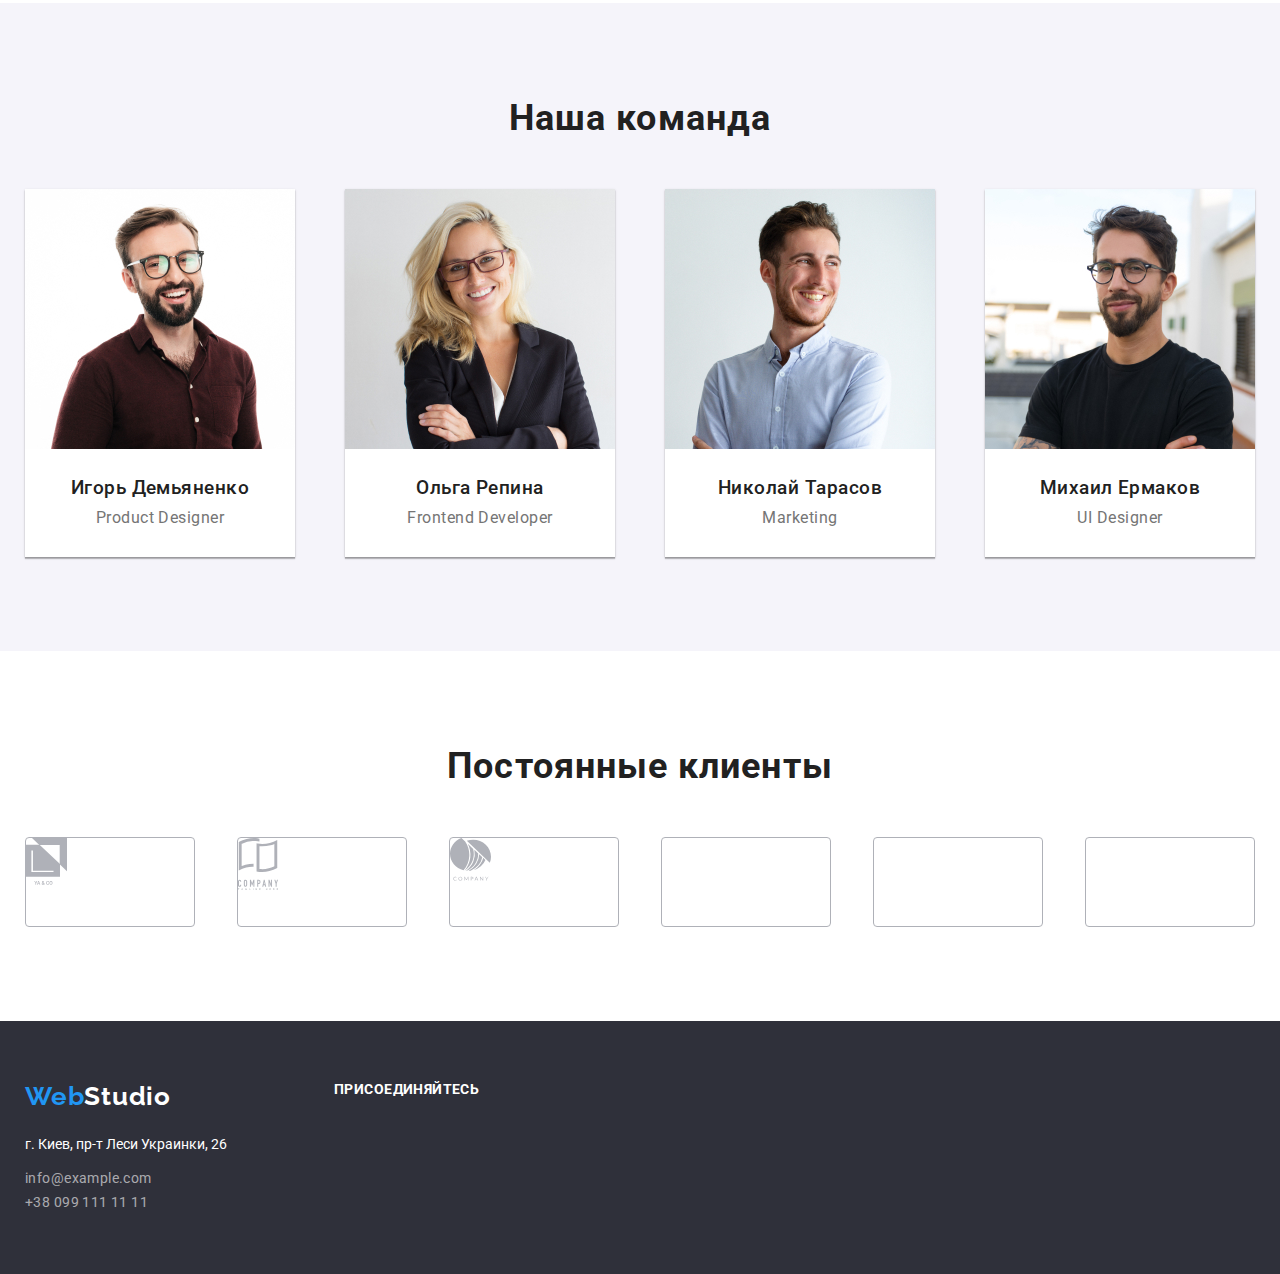
==== commit ca9ca9c9: "icons" ====
--- a/index.html
+++ b/index.html
@@ -28,7 +28,10 @@
             <svg class="address-icon" width="16" height="12">
               <use href="./images/symbol-defs.svg#icon-envelope"></use>
             </svg>info@devstudio.com</a>
-          <a href="tel:+380961111111" class="header-address-link address-link">+38 096 111 11 11</a>
+          <a href="tel:+380961111111" class="header-address-link address-link">
+            <svg class="address-icon" width="16" height="12">
+              <use href="./images/symbol-defs.svg#icon-smartphone"></use>
+            </svg>+38 096 111 11 11</a>
         </address>
       </div>
     </header>
@@ -174,21 +177,21 @@
         </div>
         <div>
           <p class="social-networks-title">Присоединяйтесь</p>
-          <ul>
-            <li>
-              <a href="http://instagram.com/">
-              </a>
-            </li>
-            <li>
-              <a href="https://twitter.com/">
-              </a>
-            </li>
-            <li>
-              <a href="https://www.facebook.com/">
-              </a>
-            </li>
-            <li>
-              <a href="https://www.linkedin.com/">
+          <ul class="social-icons">
+            <li class="social-icons-item">
+              <a class="social-icons-link" href="http://instagram.com/" target="_blank" rel="noopener noreferer" aria-label="Instagram">
+              </a>
+            </li>
+            <li class="social-icons-item">
+              <a class="social-icons-link" href="https://twitter.com/" target="_blank" rel="noopener noreferer" aria-label="Twitter">
+              </a>
+            </li>
+            <li class="social-icons-item">
+              <a class="social-icons-link" href="https://www.facebook.com/" target="_blank" rel="noopener noreferer" aria-label="Facebook">
+              </a>
+            </li>
+            <li class="social-icons-item">
+              <a class="social-icons-link" href="https://www.linkedin.com/" target="_blank" rel="noopener noreferer" aria-label="Linkedin">
               </a>
             </li>
           </ul>
--- a/css/styles.css
+++ b/css/styles.css
@@ -92,6 +92,11 @@
 .main-nav {
   display: flex;
   align-items: center;
+}
+
+.address-icon {
+  margin-right: 10px;
+  fill: #757575;
 }
 
 .page-hero {
@@ -426,6 +431,11 @@
   outline-color: #2196f3;
 }
 
+.address-link:hover .address-icon,
+.address-link:focus .address-icon {
+  fill: #2196f3;
+}
+
 .button-order-service:hover,
 .button-order-service:focus {
   background-color: #ffffff;
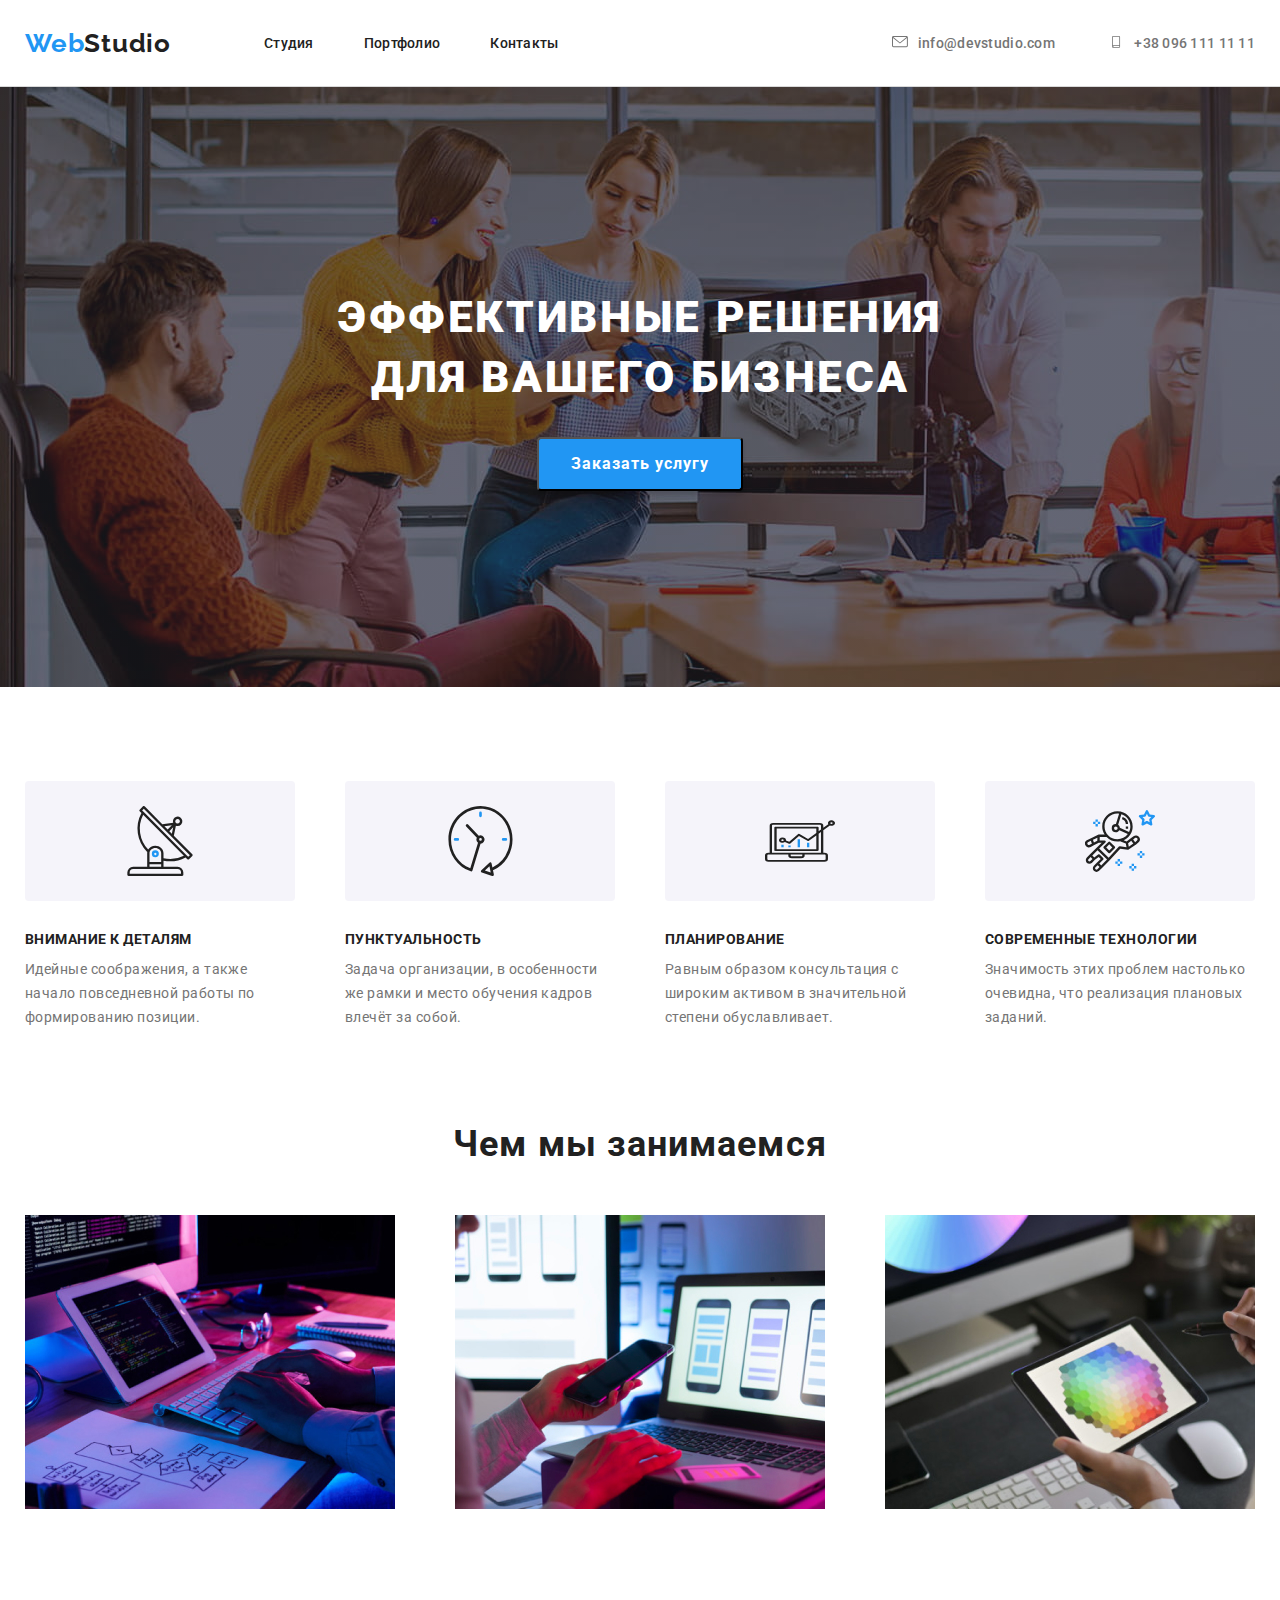
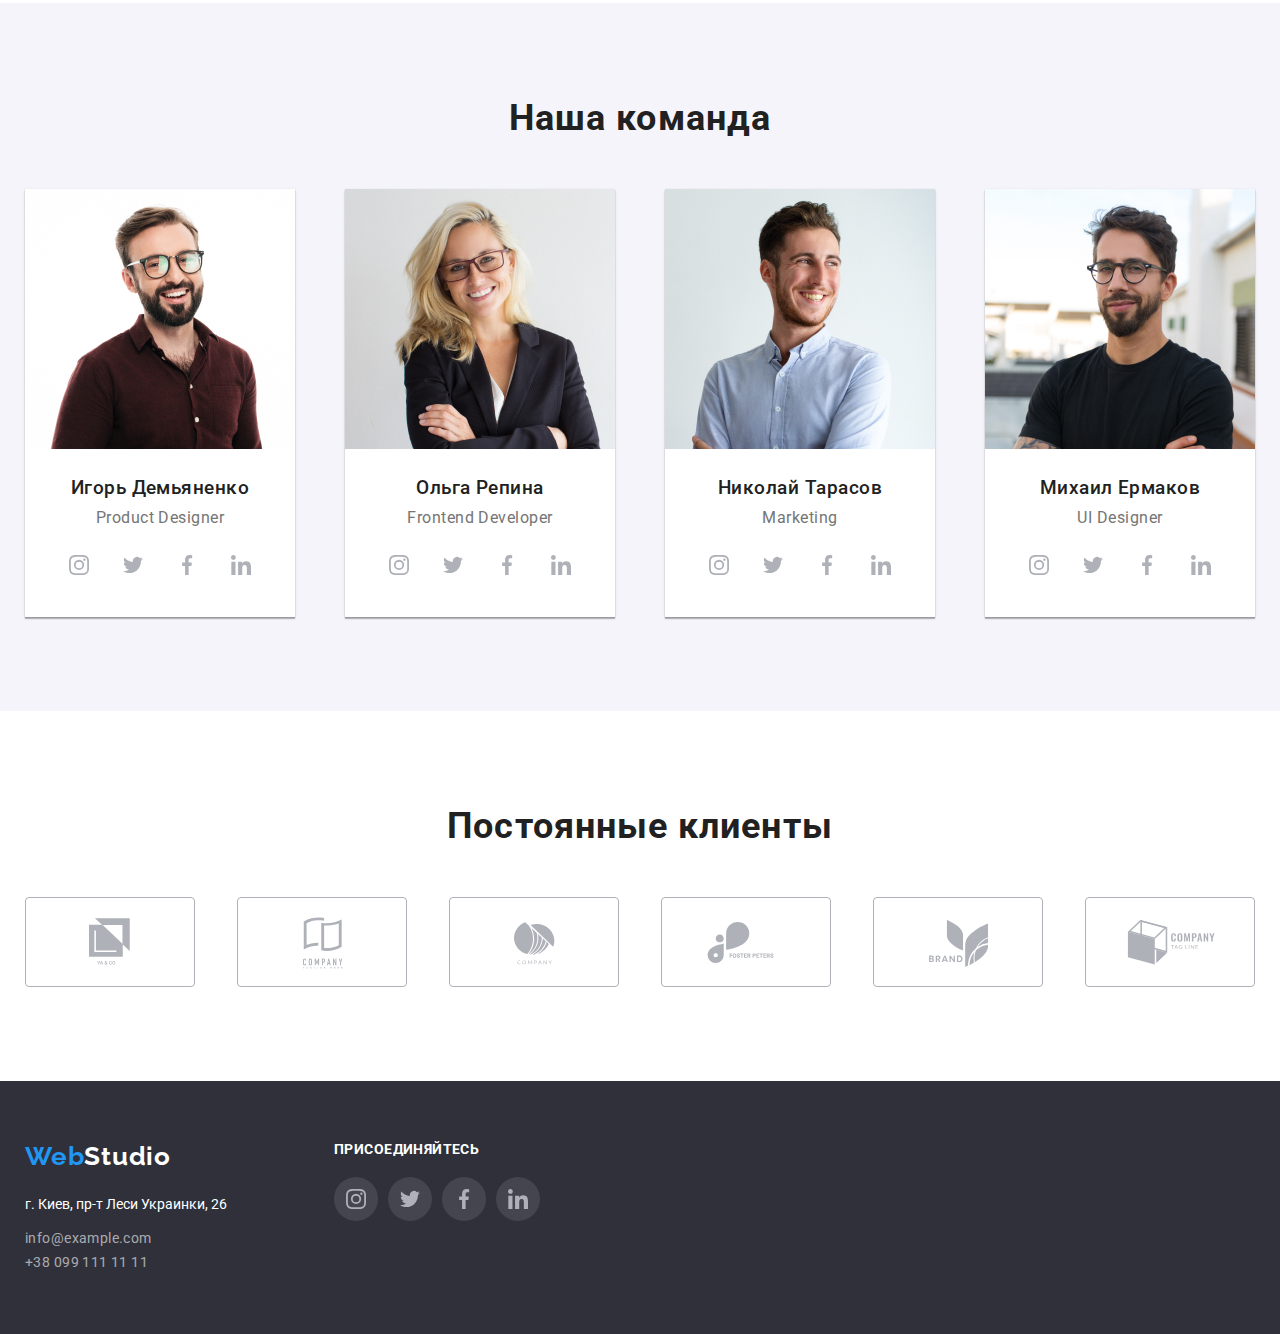
==== commit fdb06789: "finish1" ====
--- a/index.html
+++ b/index.html
@@ -98,6 +98,40 @@
               <div class="employee-card-description">
                 <h3 class="title-employee-card">Игорь Демьяненко</h3>
                 <p lang="en" class="employee-position">Product Designer</p>
+                <ul>
+                  <li class="social-icons-item">
+                    <a href="http://instagram.com/" target="_blank" rel="noopener noreferer"
+                    aria-label="Instagram">
+                    <svg class="social-icon" width="16" height="12">
+                      <use href="./images/symbol-defs.svg#icon-instagram"></use>
+                    </svg>
+                    </a>
+                  </li>
+                  <li class="social-icons-item">
+                    <a href="https://twitter.com/" target="_blank" rel="noopener noreferer"
+                      aria-label="Twitter">
+                      <svg class="social-icon" width="16" height="12">
+                        <use href="./images/symbol-defs.svg#icon-twitter"></use>
+                      </svg>
+                    </a>
+                  </li>
+                  <li class="social-icons-item">
+                    <a href="https://www.facebook.com/" target="_blank" rel="noopener noreferer"
+                    aria-label="Facebook">
+                      <svg class="social-icon" width="16" height="12">
+                        <use href="./images/symbol-defs.svg#icon-facebook"></use>
+                      </svg>
+                    </a>
+                  </li>
+                  <li class="social-icons-item">
+                    <a href="https://www.linkedin.com/" target="_blank" rel="noopener noreferer"
+                      aria-label="Linkedin">
+                      <svg class="social-icon" width="16" height="12">
+                        <use href="./images/symbol-defs.svg#icon-linkedin"></use>
+                      </svg>
+                    </a>
+                  </li>
+                </ul>
               </div>
             </li>
 
@@ -106,6 +140,36 @@
               <div class="employee-card-description">
                 <h3 class="title-employee-card">Ольга Репина</h3>
                 <p lang="en" class="employee-position">Frontend Developer</p>
+                <ul>
+                  <li class="social-icons-item">
+                    <a href="http://instagram.com/" target="_blank" rel="noopener noreferer" aria-label="Instagram">
+                      <svg class="social-icon" width="16" height="12">
+                        <use href="./images/symbol-defs.svg#icon-instagram"></use>
+                      </svg>
+                    </a>
+                  </li>
+                  <li class="social-icons-item">
+                    <a href="https://twitter.com/" target="_blank" rel="noopener noreferer" aria-label="Twitter">
+                      <svg class="social-icon" width="16" height="12">
+                        <use href="./images/symbol-defs.svg#icon-twitter"></use>
+                      </svg>
+                    </a>
+                  </li>
+                  <li class="social-icons-item">
+                    <a href="https://www.facebook.com/" target="_blank" rel="noopener noreferer" aria-label="Facebook">
+                      <svg class="social-icon" width="16" height="12">
+                        <use href="./images/symbol-defs.svg#icon-facebook"></use>
+                      </svg>
+                    </a>
+                  </li>
+                  <li class="social-icons-item">
+                    <a href="https://www.linkedin.com/" target="_blank" rel="noopener noreferer" aria-label="Linkedin">
+                      <svg class="social-icon" width="16" height="12">
+                        <use href="./images/symbol-defs.svg#icon-linkedin"></use>
+                      </svg>
+                    </a>
+                  </li>
+                </ul>
              </div>
             </li>
 
@@ -114,6 +178,36 @@
               <div class="employee-card-description">
                 <h3 class="title-employee-card">Николай Тарасов</h3>
                 <p lang="en" class="employee-position">Marketing</p>
+                <ul>
+                  <li class="social-icons-item">
+                    <a href="http://instagram.com/" target="_blank" rel="noopener noreferer" aria-label="Instagram">
+                      <svg class="social-icon" width="16" height="12">
+                        <use href="./images/symbol-defs.svg#icon-instagram"></use>
+                      </svg>
+                    </a>
+                  </li>
+                  <li class="social-icons-item">
+                    <a href="https://twitter.com/" target="_blank" rel="noopener noreferer" aria-label="Twitter">
+                      <svg class="social-icon" width="16" height="12">
+                        <use href="./images/symbol-defs.svg#icon-twitter"></use>
+                      </svg>
+                    </a>
+                  </li>
+                  <li class="social-icons-item">
+                    <a href="https://www.facebook.com/" target="_blank" rel="noopener noreferer" aria-label="Facebook">
+                      <svg class="social-icon" width="16" height="12">
+                        <use href="./images/symbol-defs.svg#icon-facebook"></use>
+                      </svg>
+                    </a>
+                  </li>
+                  <li class="social-icons-item">
+                    <a href="https://www.linkedin.com/" target="_blank" rel="noopener noreferer" aria-label="Linkedin">
+                      <svg class="social-icon" width="16" height="12">
+                        <use href="./images/symbol-defs.svg#icon-linkedin"></use>
+                      </svg>
+                    </a>
+                  </li>
+                </ul>
               </div>
             </li>
 
@@ -122,6 +216,36 @@
               <div class="employee-card-description">
                 <h3 class="title-employee-card">Михаил Ермаков</h3>
                 <p lang="en" class="employee-position">UI Designer</p>
+                <ul>
+                  <li class="social-icons-item">
+                    <a href="http://instagram.com/" target="_blank" rel="noopener noreferer" aria-label="Instagram">
+                      <svg class="social-icon" width="16" height="12">
+                        <use href="./images/symbol-defs.svg#icon-instagram"></use>
+                      </svg>
+                    </a>
+                  </li>
+                  <li class="social-icons-item">
+                    <a href="https://twitter.com/" target="_blank" rel="noopener noreferer" aria-label="Twitter">
+                      <svg class="social-icon" width="16" height="12">
+                        <use href="./images/symbol-defs.svg#icon-twitter"></use>
+                      </svg>
+                    </a>
+                  </li>
+                  <li class="social-icons-item">
+                    <a href="https://www.facebook.com/" target="_blank" rel="noopener noreferer" aria-label="Facebook">
+                      <svg class="social-icon" width="16" height="12">
+                        <use href="./images/symbol-defs.svg#icon-facebook"></use>
+                      </svg>
+                    </a>
+                  </li>
+                  <li class="social-icons-item">
+                    <a href="https://www.linkedin.com/" target="_blank" rel="noopener noreferer" aria-label="Linkedin">
+                      <svg class="social-icon" width="16" height="12">
+                        <use href="./images/symbol-defs.svg#icon-linkedin"></use>
+                      </svg>
+                    </a>
+                  </li>
+                </ul>
               </div>
             </li>
           </ul>
@@ -133,31 +257,50 @@
           <h2 class="section-titles">Постоянные клиенты</h2>
           <ul>
             <li class="customer-card">
-              <a href="">
-                <img src="./images/logo 1.svg" alt="YA&CO">
-              </a>
-            </li>
-            <li class="customer-card">
-              <a href="">
-                <img src="./images/logo 2.svg" alt="Tagline here company">
-              </a>
-            </li>
-            <li class="customer-card">
-              <a href="">
-                <img src="./images/logo 3.svg" alt="Company">
-              </a>
-            </li>
-            <li class="customer-card">
-
-            </li>
-            <li class="customer-card">
-              <a href="">
-                <img src="" alt="">
-              </a>
-            </li>
-            <li class="customer-card">
-              <a href="">
-                <img src="" alt="">
+              <a class="customer-links" href="" target="_blank" rel="noopener noreferer">
+                <svg class="customer-icons logo-1">
+                  <use href="./images/symbol-defs.svg#icon-logo-1"></use>
+                </svg>
+              </a>
+            </li>
+            
+            <li class="customer-card">
+              <a class="customer-links" href="" target="_blank" rel="noopener noreferer">
+                <svg class="customer-icons logo-2">
+                  <use href="./images/symbol-defs.svg#icon-logo-2"></use>
+                </svg>
+              </a>
+            </li>
+
+            <li class="customer-card">
+              <a class="customer-links" href="" target="_blank" rel="noopener noreferer">
+                <svg class="customer-icons logo-3">
+                  <use href="./images/symbol-defs.svg#icon-logo-3"></use>
+                </svg>
+              </a>
+            </li>
+
+            <li class="customer-card">
+              <a class="customer-links" href="" target="_blank" rel="noopener noreferer">
+                <svg class="customer-icons logo-4">
+                  <use href="./images/symbol-defs.svg#icon-logo-4"></use>
+                </svg>
+              </a>
+            </li>
+
+            <li class="customer-card">
+              <a class="customer-links" href="" target="_blank" rel="noopener noreferer">
+                <svg class="customer-icons logo-5">
+                  <use href="./images/symbol-defs.svg#icon-logo-5"></use>
+                </svg>
+              </a>
+            </li>
+
+            <li class="customer-card">
+              <a class="customer-links" href="" target="_blank" rel="noopener noreferer">
+                <svg class="customer-icons logo-6">
+                  <use href="./images/symbol-defs.svg#icon-logo-6"></use>
+                </svg>
               </a>
             </li>
           </ul>
@@ -177,21 +320,33 @@
         </div>
         <div>
           <p class="social-networks-title">Присоединяйтесь</p>
-          <ul class="social-icons">
+          <ul class="social-networks-container">
             <li class="social-icons-item">
-              <a class="social-icons-link" href="http://instagram.com/" target="_blank" rel="noopener noreferer" aria-label="Instagram">
+              <a href="http://instagram.com/" target="_blank" rel="noopener noreferer" aria-label="Instagram">
+                <svg class="social-icon" width="16" height="12">
+                  <use href="./images/symbol-defs.svg#icon-instagram"></use>
+                </svg>
               </a>
             </li>
             <li class="social-icons-item">
-              <a class="social-icons-link" href="https://twitter.com/" target="_blank" rel="noopener noreferer" aria-label="Twitter">
+              <a href="https://twitter.com/" target="_blank" rel="noopener noreferer" aria-label="Twitter">
+                <svg class="social-icon" width="16" height="12">
+                  <use href="./images/symbol-defs.svg#icon-twitter"></use>
+                </svg>
               </a>
             </li>
             <li class="social-icons-item">
-              <a class="social-icons-link" href="https://www.facebook.com/" target="_blank" rel="noopener noreferer" aria-label="Facebook">
+              <a href="https://www.facebook.com/" target="_blank" rel="noopener noreferer" aria-label="Facebook">
+                <svg class="social-icon" width="16" height="12">
+                  <use href="./images/symbol-defs.svg#icon-facebook"></use>
+                </svg>
               </a>
             </li>
             <li class="social-icons-item">
-              <a class="social-icons-link" href="https://www.linkedin.com/" target="_blank" rel="noopener noreferer" aria-label="Linkedin">
+              <a href="https://www.linkedin.com/" target="_blank" rel="noopener noreferer" aria-label="Linkedin">
+                <svg class="social-icon" width="16" height="12">
+                  <use href="./images/symbol-defs.svg#icon-linkedin"></use>
+                </svg>
               </a>
             </li>
           </ul>
--- a/css/styles.css
+++ b/css/styles.css
@@ -250,7 +250,7 @@
 }
 
 .employee-card-description {
-  padding: 30px 15px;
+  padding: 30px 32px;
 }
 
 .title-employee-card {
@@ -264,7 +264,21 @@
   font-weight: normal;
   color: #757575;
   margin-top: 0px;
-  margin-bottom: 0px;
+  margin-bottom: 16px;
+}
+
+.social-icons-item {
+  width: 44px;
+  height: 44px;
+  padding: 12px;
+  border-radius: 25px;
+  background-color: rgba(255, 255, 255, 0.1);
+}
+
+.social-icon {
+  fill: #afb1b8;
+  width: 20px;
+  height: 20px;
 }
 
 .regular-customers-container {
@@ -279,6 +293,52 @@
   border-radius: 4px;
 }
 
+.customer-links {
+  display: block;
+  width: 170px;
+  height: 90px;
+}
+
+.customer-icons {
+  fill: #afb1b8;
+}
+
+.logo-1 {
+  width: 45px;
+  height: 50px;
+  margin: 20px 63px;
+}
+
+.logo-2 {
+  width: 40px;
+  height: 52px;
+  margin: 19px 65px;
+}
+
+.logo-3 {
+  width: 41px;
+  height: 43px;
+  margin: 24px 64px;
+}
+
+.logo-4 {
+  width: 80px;
+  height: 42px;
+  margin: 24px 45px;
+}
+
+.logo-5 {
+  width: 59px;
+  height: 47px;
+  margin: 22px 55px;
+}
+
+.logo-6 {
+  width: 89px;
+  height: 45px;
+  margin: 22px 41px;
+}
+
 .footer-container {
   background: #2f303a;
   padding-top: 60px;
@@ -332,6 +392,14 @@
   letter-spacing: 0.03em;
   text-transform: uppercase;
   color: #ffffff;
+}
+
+.social-networks-container {
+  display: flex;
+}
+
+.social-icons-item:not(:last-child) {
+  margin-right: 10px;
 }
 
 .portfolio-page {
@@ -460,3 +528,19 @@
   box-shadow: 0px 1px 1px rgba(0, 0, 0, 0.12), 0px 4px 4px rgba(0, 0, 0, 0.06),
     1px 4px 6px rgba(0, 0, 0, 0.16);
 }
+
+.social-icons-item:hover,
+.social-icons-item:focus {
+  background-color: #2196f3;
+  border-radius: 25px;
+}
+
+.social-icons-item:hover .social-icon,
+.social-icons-item:focus .social-icon {
+  fill: #ffffff;
+}
+
+.customer-icons:hover,
+.customer-icons:focus {
+  fill: #2196f3;
+}
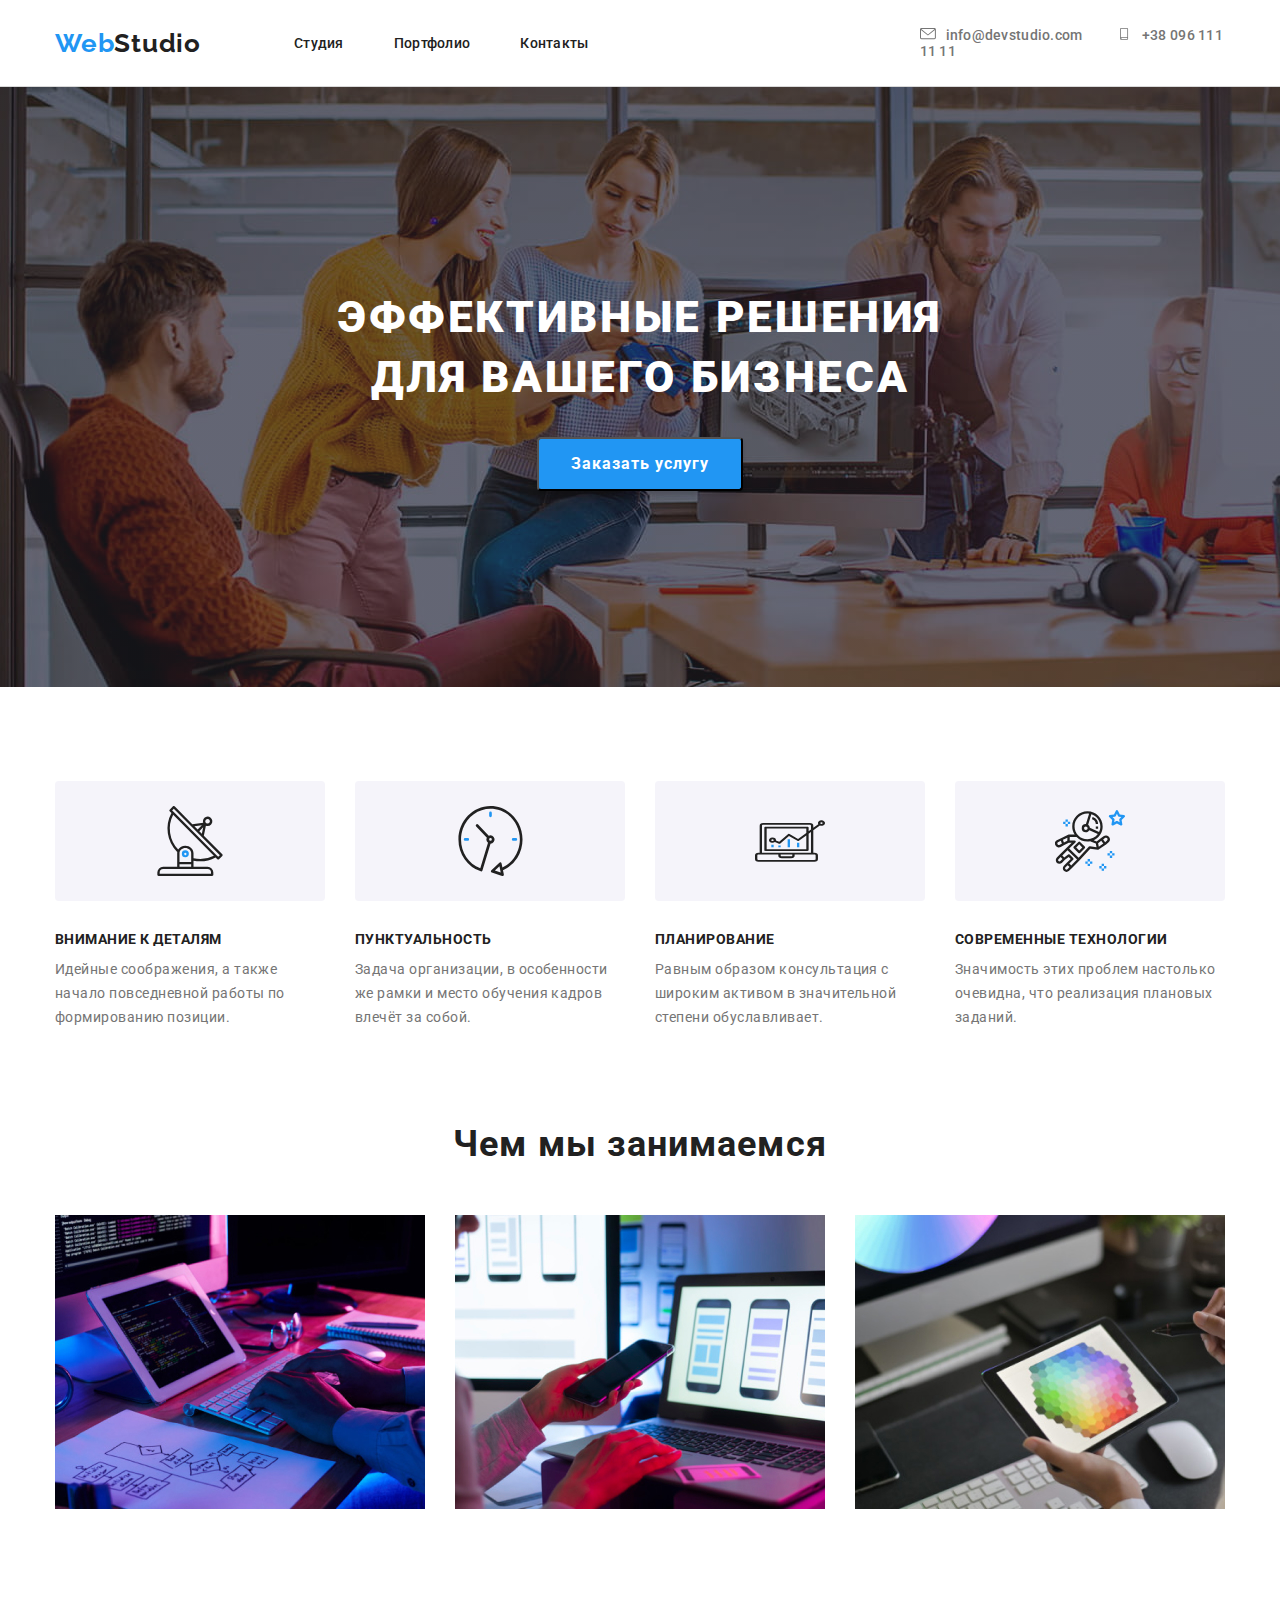
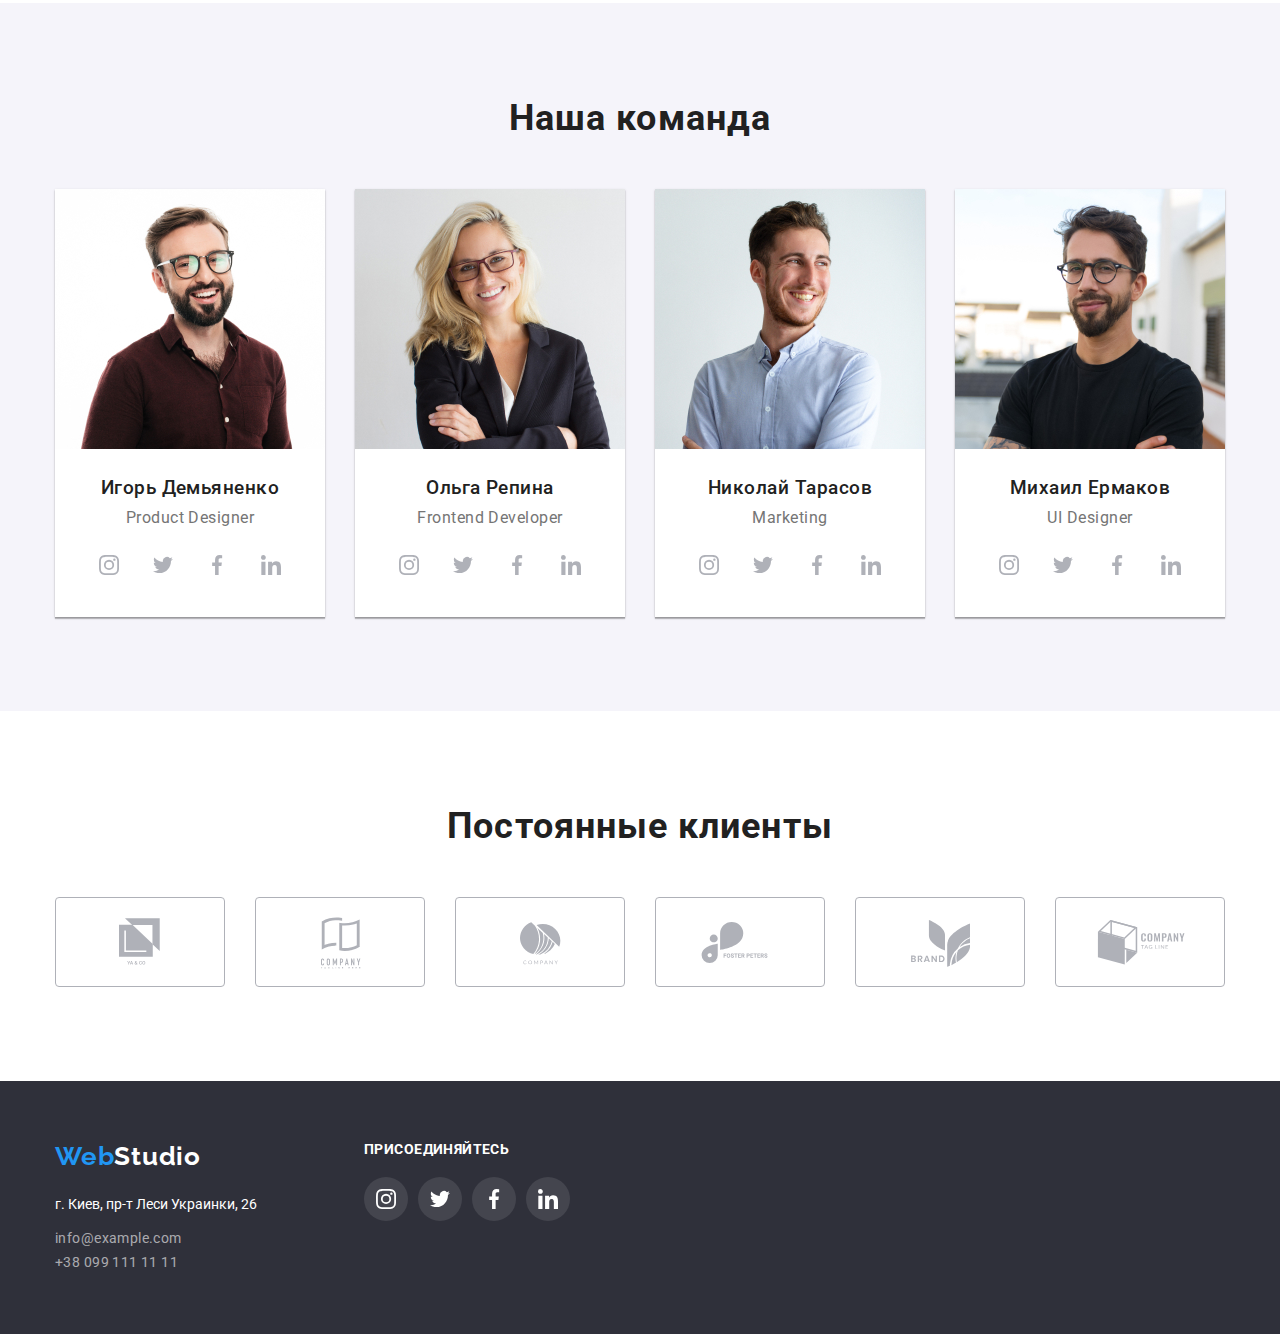
==== commit f2e7fc93: "finish3" ====
--- a/index.html
+++ b/index.html
@@ -323,28 +323,28 @@
           <ul class="social-networks-container">
             <li class="social-icons-item">
               <a href="http://instagram.com/" target="_blank" rel="noopener noreferer" aria-label="Instagram">
-                <svg class="social-icon" width="16" height="12">
+                <svg class="social-icon social-icon-footer" width="16" height="12">
                   <use href="./images/symbol-defs.svg#icon-instagram"></use>
                 </svg>
               </a>
             </li>
             <li class="social-icons-item">
               <a href="https://twitter.com/" target="_blank" rel="noopener noreferer" aria-label="Twitter">
-                <svg class="social-icon" width="16" height="12">
+                <svg class="social-icon social-icon-footer" width="16" height="12">
                   <use href="./images/symbol-defs.svg#icon-twitter"></use>
                 </svg>
               </a>
             </li>
             <li class="social-icons-item">
               <a href="https://www.facebook.com/" target="_blank" rel="noopener noreferer" aria-label="Facebook">
-                <svg class="social-icon" width="16" height="12">
+                <svg class="social-icon social-icon-footer" width="16" height="12">
                   <use href="./images/symbol-defs.svg#icon-facebook"></use>
                 </svg>
               </a>
             </li>
             <li class="social-icons-item">
               <a href="https://www.linkedin.com/" target="_blank" rel="noopener noreferer" aria-label="Linkedin">
-                <svg class="social-icon" width="16" height="12">
+                <svg class="social-icon social-icon-footer" width="16" height="12">
                   <use href="./images/symbol-defs.svg#icon-linkedin"></use>
                 </svg>
               </a>
--- a/css/styles.css
+++ b/css/styles.css
@@ -13,7 +13,9 @@
 }
 
 .container {
-  width: 1230px;
+  width: 1200px;
+  padding-left: 15px;
+  padding-right: 15px;
   margin-left: auto;
   margin-right: auto;
 }
@@ -85,7 +87,7 @@
 }
 
 .header-address-link:not(:last-child) {
-  margin-right: 50px;
+  margin-right: 30px;
 }
 
 .header-menu,
@@ -281,6 +283,10 @@
   height: 20px;
 }
 
+.social-icon-footer {
+  fill: #ffffff;
+}
+
 .regular-customers-container {
   padding: 94px 0px;
   background-color: #ffffff;
@@ -423,7 +429,7 @@
 .button-nav-projects {
   padding: 6px 22px;
   background: #f5f4fa;
-  border-color: #f5f4fa;
+  border: 0px;
   font-family: "Roboto", sans-serif;
   font-style: normal;
   font-weight: 500;
@@ -540,7 +546,12 @@
   fill: #ffffff;
 }
 
-.customer-icons:hover,
-.customer-icons:focus {
+.customer-links:hover .customer-icons,
+.customer-links:focus .customer-icons {
   fill: #2196f3;
 }
+
+.customer-card:hover,
+.customer-card:focus {
+  border-color: #2196f3;
+}
